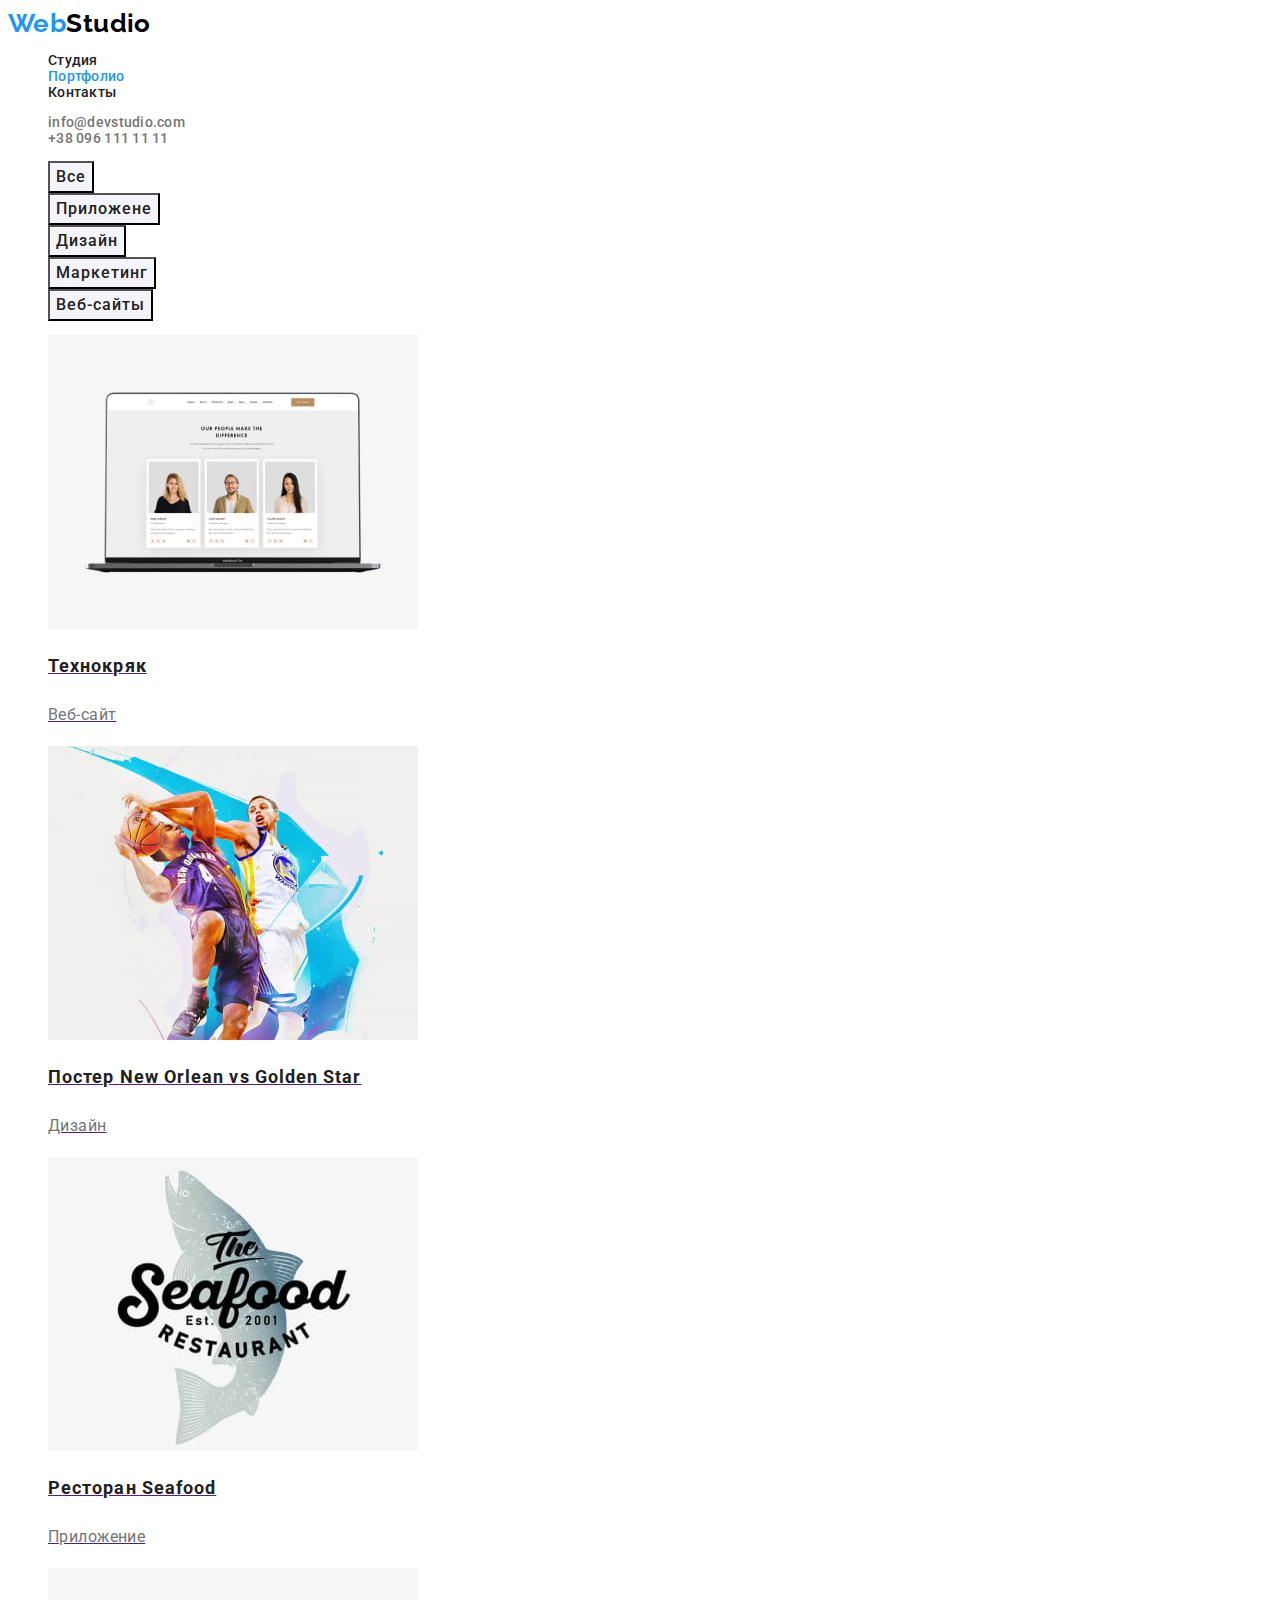
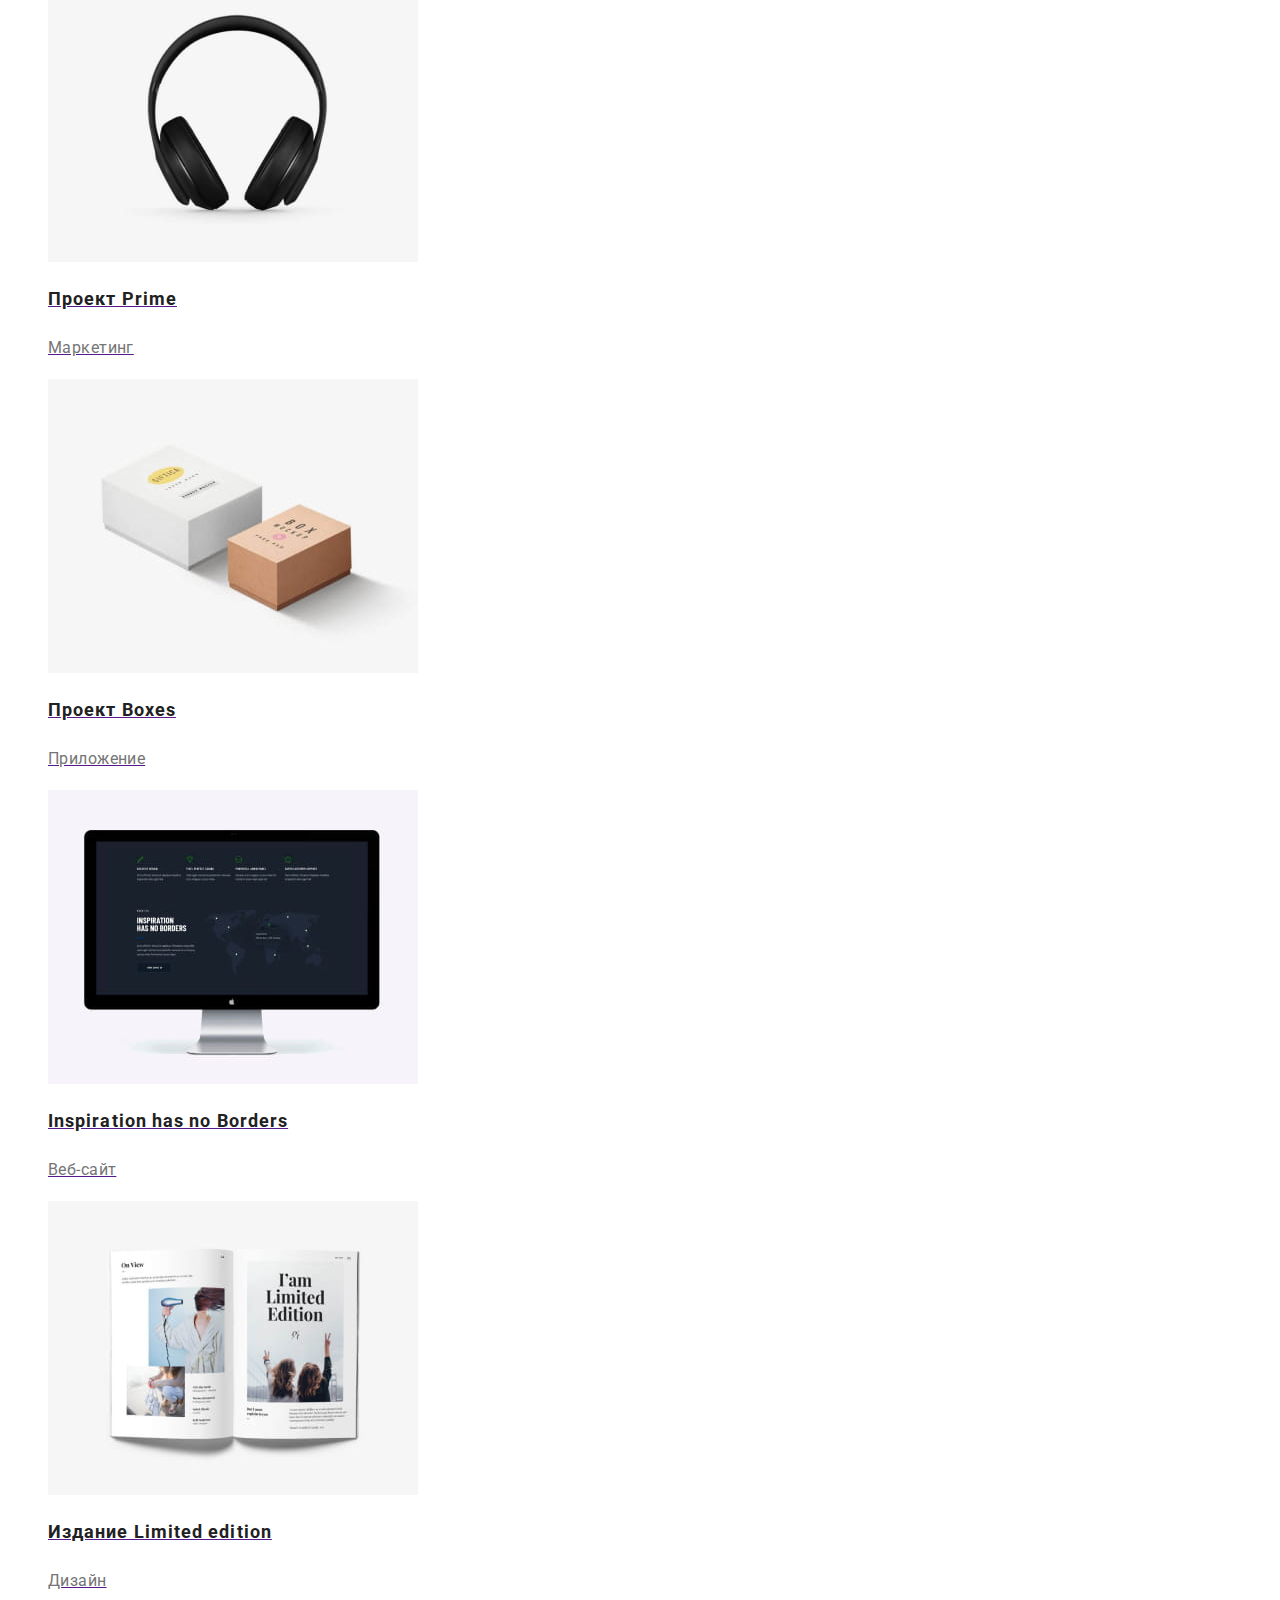
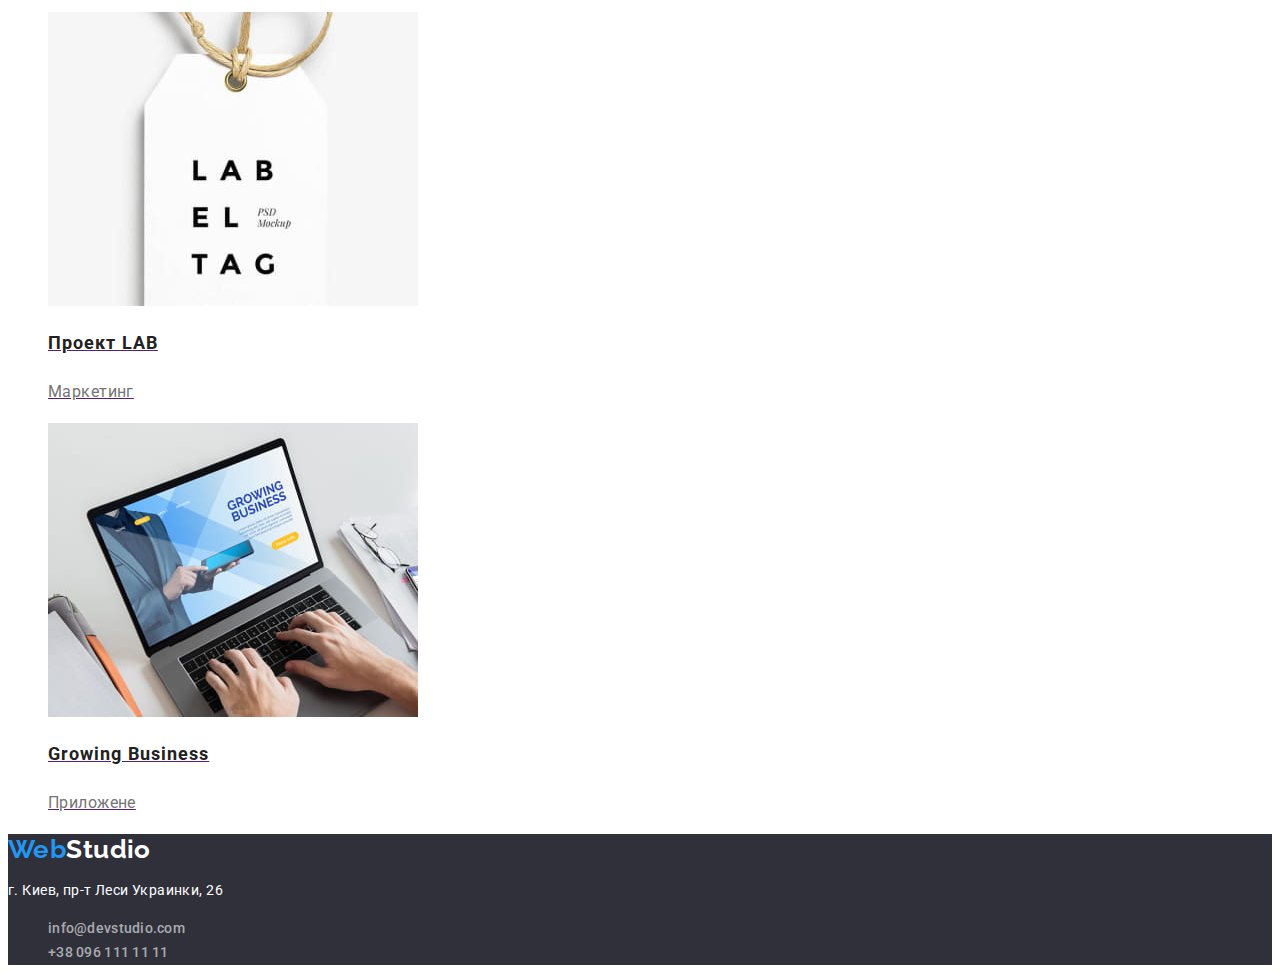
==== portfolio.html @ 81b14dfb "Initial commit" ====
<!DOCTYPE html>
<html lang="ru">

<head>
    <meta charset="UTF-8">
    <meta http-equiv="X-UA-Compatible" content="IE=edge">
    <meta name="viewport" content="width=device-width, initial-scale=1.0">
    <link rel="preconnect" href="https://fonts.gstatic.com">
    <link
        href="https://fonts.googleapis.com/css2?family=Raleway:wght@700&family=Roboto:wght@400;500;700;900&display=swap"
        rel="stylesheet">
    <link rel="stylesheet" href="./css/styles.css">
    <title>portfolio</title>
</head>

<body>

    <header class="heder">
    
        <nav>
            <a class="logo link" href="./index.html"> <span class="accent-logo">Web</span>Studio</a>
            <ul class="site-nav list">
                <li> <a class="link" href="./index.html">Студия</a></li>
                <li> <a class="link current" href=""">Портфолио</a></li>
                <li> <a class="link" href="">Контакты</a></li>
            </ul>
        </nav>
    
        <!--Our contacts-->
        <ul class="contact list">
            <li><a class="item link" href="mailto:info@devstudio.com">info@devstudio.com</a></li>
            <li><a class="item link" href="tel:+380961111111">+38 096 111 11 11</a></li>
        </ul>
    
    </header>

    <main>
        <section>
           
            <ul class="filters list">
                <li><button type="button" class="button filter">Все</button></li>
                <li><button type="button" class="button filter">Приложене</button></li>
                <li><button type="button" class="button filter">Дизайн</button></li>
                <li><button type="button" class="button filter">Маркетинг</button></li>
                <li><button type="button" class="button filter">Веб-сайты</button></li>
            </ul>
                
            <ul class="portfolio list">
                <li>
                    <a href=""><img src="./images/portfolio/project001.jpg" alt="ноутбук с открытым сайтом" width="370" height="294">
                    <h2 class="portfolio-title">Технокряк</h2>
                    <p class="text">Веб-сайт</p></a>
                </li>
                <li>
                    <a href=""><img src="./images/portfolio/project002.jpg" alt="фото двух баскетболистов с мячём" width="370" height="294">
                    <h2 class="portfolio-title">Постер New Orlean vs Golden Star</h2>
                    <p class="text">Дизайн</p></a>
                </li>
                <li>
                    <a href=""><img src="./images/portfolio/project003.jpg" alt="логотип ресторана" width="370" height="294">
                    <h2 class="portfolio-title">Ресторан Seafood</h2>
                    <p class="text">Приложение</p></a>
                </li>
                <li>
                    <a href=""><img src="./images/portfolio/project004.jpg" alt="наушники чёрного цвета" width="370" height="294">
                    <h2 class="portfolio-title">Проект Prime</h2>
                    <p class="text">Маркетинг</p></a>
                </li>
                <li>
                    <a href=""><img src="./images/portfolio/project005.jpg" alt="две коробки, белого и бежевого цвета" width="370" height="294">
                    <h2 class="portfolio-title">Проект Boxes</h2>
                    <p class="text">Приложение</p></a>
                </li>
                <li>
                    <a href=""><img src="./images/portfolio/project006.jpg" alt="монитор с включённым сайтом" width="370" height="294">
                    <h2 class="portfolio-title">Inspiration has no Borders</h2>
                    <p class="text">Веб-сайт</p></a>
                </li>
                <li>
                    <a href=""><img src="./images/portfolio/project007.jpg" alt="книга с открытым разворотом" width="370" height="294">
                    <h2 class="portfolio-title">Издание Limited edition</h2>
                    <p class="text">Дизайн</p></a>
                </li>
                <li>
                    <a href=""><img src="./images/portfolio/project008.jpg" alt="бирка с рекламным слоганом" width="370" height="294">
                    <h2 class="portfolio-title">Проект LAB</h2>
                    <p class="text">Маркетинг</p></a>
                </li>
                <li>
                    <a href=""><img src="./images/portfolio/project009.jpg" alt="работающий на ноутбуке человек" width="370" height="294">
                    <h2 class="portfolio-title">Growing Business</h2>
                    <p class="text">Приложене</p></a>
                </li>
            </ul>
        </section>

    </main>


    <footer class="footer">
        <a class="logo link" href="./index.html"> <span class="accent-logo">Web</span>Studio</a>
        <address class="address">
            <p> г. Киев, пр-т Леси Украинки, 26</p>
            <ul class="contact list">
                <li> <a class="item link" href="mailto:info@devstudio.com">info@devstudio.com</a> </li>
                <li> <a class="item link" href="tel:+380961111111">+38 096 111 11 11</a> </li>
            </ul>
        </address>
    </footer>
    
</body>

</html>
---- css/styles.css ----
:root {
    --primary-text-color: #757575;
    --title-text-color: #212121;
    --accent-color: #2196F3;
    --contact-footer-text-color: rgba(255,255,255,0.6);
    --dark-bg-color: #2F303A;
    --primary-bg-color: #FFFFFF;
    --section-bg-color: #F5F4FA;
}

body {
background-color: var(--primary-bg-color);
color: var(--primary-text-color);
font-family: 'roboto', sans-serif;
font-weight: 400;
font-size: 14px;
line-height: 1.14;
letter-spacing: 0.03em;
}

.link {
text-decoration: none;
}

.list {
list-style: none;
}

.button {
color: var(--primary-bg-color);
background-color: var(--accent-color);
font-weight: 700;
font-size: 16px;
line-height: 1.88;
letter-spacing: 0.06em;
cursor: pointer;
font-family: 'roboto', sans-serif;
}

.button:hover,
.button:focus {
background-color: #188CE8;}

.filters .button {
color: var(--title-text-color);
background-color: var(--section-bg-color);
font-weight: 500;
line-height: 1.63;
}

.filters .button:hover,
.filters .button:focus {
color: var(--primary-bg-color);
background-color: var(--accent-color);
}

.contact .item:hover,
.contact .item:focus {
color: var(--accent-color);
}

.logo {
font-family: 'raleway', sans-serif;
font-weight: 700;
font-size: 26px;
line-height: 1.19;
color: #000000;
}

.footer .logo {
color: var(--primary-bg-color);
}

.accent-logo {
color: var(--accent-color);
}

.site-nav .link {
color: var(--title-text-color);
font-weight: 500;
letter-spacing: 0.02em;
}

.site-nav .link:hover,
.site-nav .link:focus {
color: var(--accent-color);
}

.site-nav .link.current {
color: var(--accent-color)
}

.contact .item {
color: var(--primary-text-color);
font-weight: 500;
letter-spacing: 0.02em;
font-style: normal;
}

.page-title {
color: var(--primary-bg-color);
background-color: var(--dark-bg-color);
font-weight: 900;
font-size: 44px;
line-height: 1.36;
letter-spacing: 0.06em;
text-align: center;
text-transform: uppercase;
}

.advantages-title {
color: var(--title-text-color);
font-weight: 700;
text-transform: uppercase;
}

.advantages .advantages-text {
line-height: 1.71;
}

.work .section-title,
.team .section-title {
color: var(--title-text-color);
font-weight: 700;
font-size: 36px;
line-height: 1.16;
text-align: center;
}

.team {
background-color: var(--section-bg-color);
}

.employee {
color: var(--title-text-color);
font-weight: 500;
font-size: 16px;
line-height: 1.18;
}

.team .text-team {
font-size: 16px;
line-height: 1.18;
}

.footer .item {
color: var(--contact-footer-text-color);
line-height: 1.71;
}


.address p {
color: var(--primary-bg-color);
line-height: 1.71;
font-style: normal;
}

.footer {
background-color: var(--dark-bg-color);
}

.portfolio-title {
color: var(--title-text-color);
font-weight: 700;
font-size: 18px;
line-height: 2;
letter-spacing: 0.06em;
}

.portfolio .text {
color: var(--primary-text-color);
font-size: 16px;
line-height: 1.88;
}
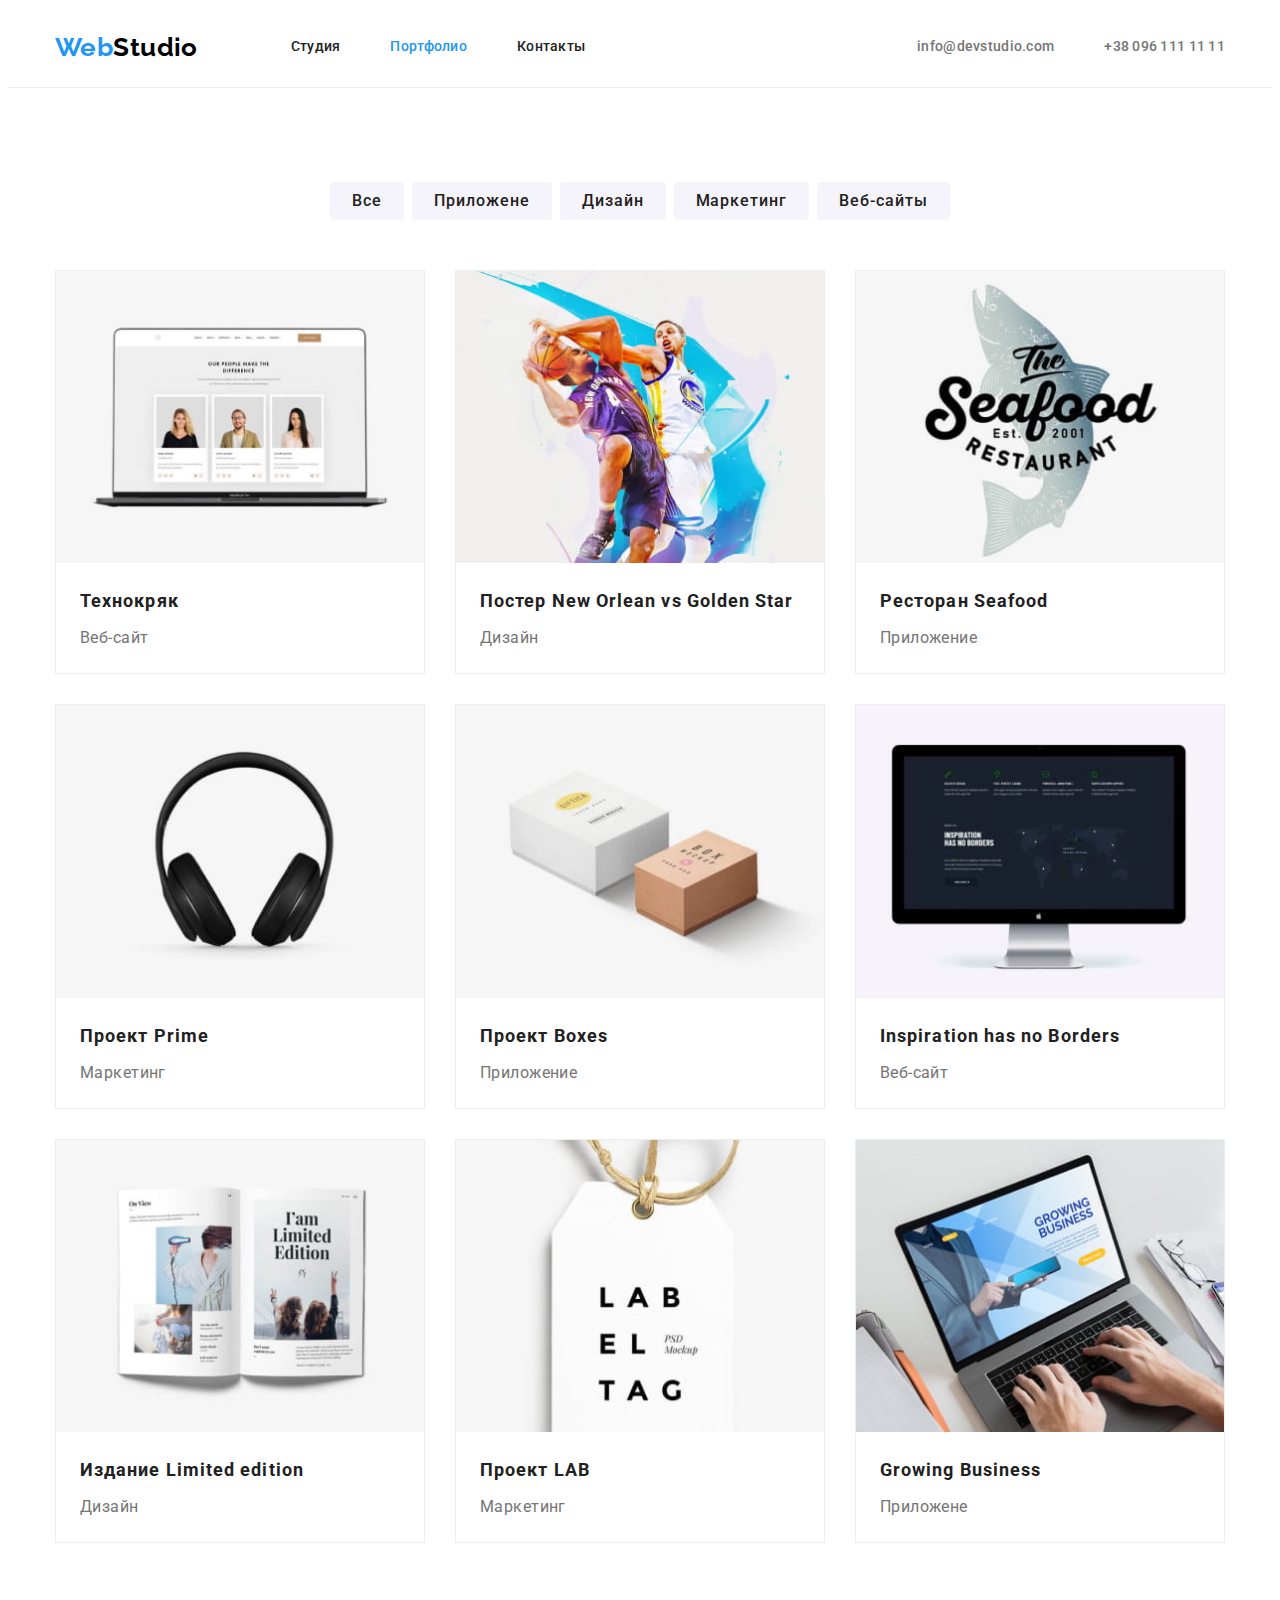
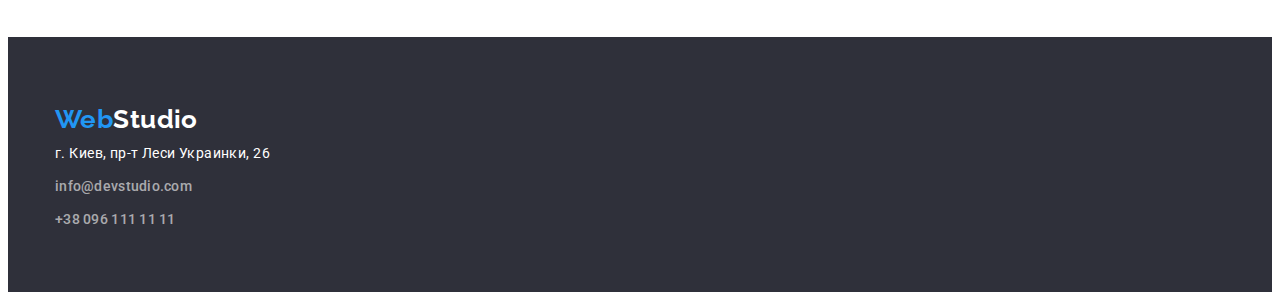
==== commit fd9c2e11: "restored" ====
--- a/portfolio.html
+++ b/portfolio.html
@@ -15,97 +15,126 @@
 
 <body>
 
-    <header class="heder">
-    
-        <nav>
-            <a class="logo link" href="./index.html"> <span class="accent-logo">Web</span>Studio</a>
-            <ul class="site-nav list">
-                <li> <a class="link" href="./index.html">Студия</a></li>
-                <li> <a class="link current" href=""">Портфолио</a></li>
-                <li> <a class="link" href="">Контакты</a></li>
+    <header class="header">
+        <div class="page-header container">
+            <nav class="navigation">
+                <a class="logo link" href="./index.html"> <span class="accent-logo">Web</span>Studio</a>
+                <ul class="site-nav list">
+                    <li class="item-nav"> <a class="item-nav link" href="./index.html">Студия</a></li>
+                    <li class="item-nav"> <a class="item-nav link current" href="./portfolio.html">Портфолио</a></li>
+                    <li class="item-nav"> <a class="item-nav link" href="">Контакты</a></li>
+                </ul>
+            </nav> 
+            <ul class="contact list">
+                <li class="contact-item"><a class="item link" href="mailto:info@devstudio.com">info@devstudio.com</a></li>
+                <li class="contact-item"><a class="item link" href="tel:+380961111111">+38 096 111 11 11</a></li>
             </ul>
-        </nav>
-    
-        <!--Our contacts-->
-        <ul class="contact list">
-            <li><a class="item link" href="mailto:info@devstudio.com">info@devstudio.com</a></li>
-            <li><a class="item link" href="tel:+380961111111">+38 096 111 11 11</a></li>
-        </ul>
-    
+        </div>
     </header>
 
     <main>
-        <section>
-           
-            <ul class="filters list">
-                <li><button type="button" class="button filter">Все</button></li>
-                <li><button type="button" class="button filter">Приложене</button></li>
-                <li><button type="button" class="button filter">Дизайн</button></li>
-                <li><button type="button" class="button filter">Маркетинг</button></li>
-                <li><button type="button" class="button filter">Веб-сайты</button></li>
-            </ul>
-                
-            <ul class="portfolio list">
-                <li>
-                    <a href=""><img src="./images/portfolio/project001.jpg" alt="ноутбук с открытым сайтом" width="370" height="294">
-                    <h2 class="portfolio-title">Технокряк</h2>
-                    <p class="text">Веб-сайт</p></a>
-                </li>
-                <li>
-                    <a href=""><img src="./images/portfolio/project002.jpg" alt="фото двух баскетболистов с мячём" width="370" height="294">
-                    <h2 class="portfolio-title">Постер New Orlean vs Golden Star</h2>
-                    <p class="text">Дизайн</p></a>
-                </li>
-                <li>
-                    <a href=""><img src="./images/portfolio/project003.jpg" alt="логотип ресторана" width="370" height="294">
-                    <h2 class="portfolio-title">Ресторан Seafood</h2>
-                    <p class="text">Приложение</p></a>
-                </li>
-                <li>
-                    <a href=""><img src="./images/portfolio/project004.jpg" alt="наушники чёрного цвета" width="370" height="294">
-                    <h2 class="portfolio-title">Проект Prime</h2>
-                    <p class="text">Маркетинг</p></a>
-                </li>
-                <li>
-                    <a href=""><img src="./images/portfolio/project005.jpg" alt="две коробки, белого и бежевого цвета" width="370" height="294">
-                    <h2 class="portfolio-title">Проект Boxes</h2>
-                    <p class="text">Приложение</p></a>
-                </li>
-                <li>
-                    <a href=""><img src="./images/portfolio/project006.jpg" alt="монитор с включённым сайтом" width="370" height="294">
-                    <h2 class="portfolio-title">Inspiration has no Borders</h2>
-                    <p class="text">Веб-сайт</p></a>
-                </li>
-                <li>
-                    <a href=""><img src="./images/portfolio/project007.jpg" alt="книга с открытым разворотом" width="370" height="294">
-                    <h2 class="portfolio-title">Издание Limited edition</h2>
-                    <p class="text">Дизайн</p></a>
-                </li>
-                <li>
-                    <a href=""><img src="./images/portfolio/project008.jpg" alt="бирка с рекламным слоганом" width="370" height="294">
-                    <h2 class="portfolio-title">Проект LAB</h2>
-                    <p class="text">Маркетинг</p></a>
-                </li>
-                <li>
-                    <a href=""><img src="./images/portfolio/project009.jpg" alt="работающий на ноутбуке человек" width="370" height="294">
-                    <h2 class="portfolio-title">Growing Business</h2>
-                    <p class="text">Приложене</p></a>
-                </li>
-            </ul>
+        <section class="main-portfolio">
+            <div class="container container-filter">
+                <ul class="filters list">
+                    <li class="item-filter"><button type="button" class="button filter">Все</button></li>
+                    <li class="item-filter"><button type="button" class="button filter">Приложене</button></li>
+                    <li class="item-filter"><button type="button" class="button filter">Дизайн</button></li>
+                    <li class="item-filter"><button type="button" class="button filter">Маркетинг</button></li>
+                    <li class="item-filter"><button type="button" class="button filter">Веб-сайты</button></li>
+                </ul>
+            </div>
+            <div class="container">                
+                <ul class="portfolio list grid">
+                    <li class="grid-item">
+                        <a class="link" href=""><img src="./images/portfolio/project001.jpg" alt="ноутбук с открытым сайтом" width="370" height="294">
+                        <div class="portfolio-content">
+                            <h2 class="portfolio-title">Технокряк</h2>
+                            <p class="text">Веб-сайт</p>
+                        </div>
+                        </a>
+                    </li>
+                    <li class="grid-item">
+                        <a class="link" href=""><img src="./images/portfolio/project002.jpg" alt="фото двух баскетболистов с мячём" width="370" height="294">
+                        <div class="portfolio-content">
+                            <h2 class="portfolio-title">Постер New Orlean vs Golden Star</h2>
+                            <p class="text">Дизайн</p>
+                        </div>
+                        </a>
+                    </li>
+                    <li class="grid-item">
+                        <a class="link" href=""><img src="./images/portfolio/project003.jpg" alt="логотип ресторана" width="370" height="294">
+                        <div class="portfolio-content">
+                            <h2 class="portfolio-title">Ресторан Seafood</h2>
+                            <p class="text">Приложение</p>
+                        </div>
+                        </a>
+                    </li>
+                    <li class="grid-item">
+                        <a class="link" href=""><img src="./images/portfolio/project004.jpg" alt="наушники чёрного цвета" width="370" height="294">
+                        <div class="portfolio-content">
+                            <h2 class="portfolio-title">Проект Prime</h2>
+                            <p class="text">Маркетинг</p>
+                        </div>
+                        </a>
+                    </li>
+                    <li class="grid-item">
+                        <a class="link" href=""><img src="./images/portfolio/project005.jpg" alt="две коробки, белого и бежевого цвета" width="370" height="294">
+                        <div class="portfolio-content">
+                            <h2 class="portfolio-title">Проект Boxes</h2>
+                            <p class="text">Приложение</p>
+                        </div>
+                        </a>
+                    </li>
+                    <li class="grid-item">
+                        <a class="link" href=""><img src="./images/portfolio/project006.jpg" alt="монитор с включённым сайтом" width="370" height="294">
+                        <div class="portfolio-content">
+                            <h2 class="portfolio-title">Inspiration has no Borders</h2>
+                            <p class="text">Веб-сайт</p>
+                        </div>
+                        </a>
+                    </li>
+                    <li class="grid-item">
+                        <a class="link" href=""><img src="./images/portfolio/project007.jpg" alt="книга с открытым разворотом" width="370" height="294">
+                        <div class="portfolio-content">
+                            <h2 class="portfolio-title">Издание Limited edition</h2>
+                            <p class="text">Дизайн</p>
+                        </div>
+                        </a>
+                    </li>
+                    <li class="grid-item">
+                        <a class="link" href=""><img src="./images/portfolio/project008.jpg" alt="бирка с рекламным слоганом" width="370" height="294">
+                        <div class="portfolio-content">
+                            <h2 class="portfolio-title">Проект LAB</h2>
+                            <p class="text">Маркетинг</p>
+                        </div>
+                        </a>
+                    </li>
+                    <li class="grid-item">
+                        <a class="link" href=""><img src="./images/portfolio/project009.jpg" alt="работающий на ноутбуке человек" width="370" height="294">
+                        <div class="portfolio-content">
+                            <h2 class="portfolio-title">Growing Business</h2>
+                            <p class="text">Приложене</p>
+                        </div>
+                        </a>
+                    </li>
+                </ul>
+            </div>
         </section>
 
     </main>
 
 
     <footer class="footer">
-        <a class="logo link" href="./index.html"> <span class="accent-logo">Web</span>Studio</a>
-        <address class="address">
-            <p> г. Киев, пр-т Леси Украинки, 26</p>
-            <ul class="contact list">
-                <li> <a class="item link" href="mailto:info@devstudio.com">info@devstudio.com</a> </li>
-                <li> <a class="item link" href="tel:+380961111111">+38 096 111 11 11</a> </li>
-            </ul>
-        </address>
+        <div class="container">
+            <a class="logo link" href="./index.html"> <span class="accent-logo">Web</span>Studio</a>
+            <address class="address">
+                <p class="street-address"> г. Киев, пр-т Леси Украинки, 26</p>
+                <ul class="contact list">
+                    <li class="item-address"> <a class="item link" href="mailto:info@devstudio.com">info@devstudio.com</a> </li>
+                    <li class="item-address"> <a class="item link" href="tel:+380961111111">+38 096 111 11 11</a> </li>
+                </ul>
+            </address>
+        </div>
     </footer>
     
 </body>
--- a/css/styles.css
+++ b/css/styles.css
@@ -6,148 +6,316 @@
     --dark-bg-color: #2F303A;
     --primary-bg-color: #FFFFFF;
     --section-bg-color: #F5F4FA;
+    --grid-item: 4;
+}
+
+
+
+        /* utilits */
+
+html {
+	box-sizing: border-box;
+}
+*,
+*::after,
+*::before {
+	box-sizing: inherit;
 }
 
 body {
+    background-color: var(--primary-bg-color);
+    color: var(--primary-text-color);
+    font-family: 'roboto', sans-serif;
+    font-weight: 400;
+    font-size: 14px;
+    line-height: 1.14;
+    letter-spacing: 0.03em;
+}
+
+h1, h2, h3, h4, h5, h6, p {
+    margin: 0;
+}
+    
+.link {
+    text-decoration: none;
+}
+    
+.list {
+    list-style: none;
+    padding-left: 0px;
+    margin: 0px;
+}
+    
+img {
+    display: block;
+    max-width: 100%;
+    height: auto;
+}
+    
+.grid {
+    display: flex;
+    flex-wrap: wrap;
+    margin-left: -30px;
+    margin-top: -30px;
+}
+    
+.grid-item {
+    flex-basis: calc((100% - 30px * var(--grid-item)) / var(--grid-item));
+    margin-left: 30px;
+    margin-top: 30px;
+}
+
+.button {
+    color: var(--primary-bg-color);
+    background-color: var(--accent-color);
+    font-weight: 700;
+    font-size: 16px;
+    line-height: 1.88;
+    letter-spacing: 0.06em;
+    cursor: pointer;
+    font-family: 'roboto', sans-serif;
+    border-radius: 4px;
+    padding: 10px 32px;
+}
+
+    .button:hover,
+    .button:focus {
+    background-color: #188CE8;}
+
+.accent-logo {
+    color: var(--accent-color);
+}
+    
+.footer .logo {
+    color: var(--primary-bg-color);
+}
+    
+.container {
+    width: 1200px;
+    padding-left: 15px;
+    padding-right: 15px;
+}
+
+
+        /* header */
+
+.header {
+border-bottom: 1px solid #ECECEC;
+padding-top: 24px;
+padding-bottom: 24px;
+}
+            
+.page-header {
 background-color: var(--primary-bg-color);
-color: var(--primary-text-color);
-font-family: 'roboto', sans-serif;
-font-weight: 400;
-font-size: 14px;
-line-height: 1.14;
-letter-spacing: 0.03em;
-}
-
-.link {
-text-decoration: none;
-}
-
-.list {
-list-style: none;
-}
-
-.button {
-color: var(--primary-bg-color);
-background-color: var(--accent-color);
-font-weight: 700;
-font-size: 16px;
-line-height: 1.88;
-letter-spacing: 0.06em;
-cursor: pointer;
-font-family: 'roboto', sans-serif;
-}
-
-.button:hover,
-.button:focus {
-background-color: #188CE8;}
-
-.filters .button {
-color: var(--title-text-color);
-background-color: var(--section-bg-color);
-font-weight: 500;
-line-height: 1.63;
-}
-
-.filters .button:hover,
-.filters .button:focus {
-color: var(--primary-bg-color);
-background-color: var(--accent-color);
-}
-
-.contact .item:hover,
-.contact .item:focus {
-color: var(--accent-color);
-}
-
-.logo {
-font-family: 'raleway', sans-serif;
-font-weight: 700;
-font-size: 26px;
-line-height: 1.19;
-color: #000000;
-}
-
-.footer .logo {
-color: var(--primary-bg-color);
-}
-
-.accent-logo {
-color: var(--accent-color);
+display: flex;
+align-items: center;
+margin-left: auto;
+margin-right: auto;
 }
 
 .site-nav .link {
-color: var(--title-text-color);
-font-weight: 500;
-letter-spacing: 0.02em;
-}
-
+    color: var(--title-text-color);
+    font-weight: 500;
+    letter-spacing: 0.02em;
+    }
+    
+.site-nav {
+    display: flex;
+    margin-left: 93px;
+}
+    
+.site-nav .item-nav:not(:last-child) {
+    margin-right: 50px;
+}
+    
 .site-nav .link:hover,
 .site-nav .link:focus {
+    color: var(--accent-color);
+    letter-spacing: 0.02em;
+    font-style: normal;
+}
+    
+.site-nav .link.current {
+    color: var(--accent-color)
+}   
+.navigation {
+    display: flex;
+    align-items: center;
+}
+    
+.contact .item {
+    color: var(--primary-text-color);
+    font-weight: 500;
+    letter-spacing: 0.02em;
+    font-style: normal;
+}
+
+    .contact .item:hover,
+    .contact .item:focus {
 color: var(--accent-color);
 }
 
-.site-nav .link.current {
-color: var(--accent-color)
-}
-
-.contact .item {
-color: var(--primary-text-color);
-font-weight: 500;
-letter-spacing: 0.02em;
-font-style: normal;
+.page-header .contact {
+    display: flex;
+    margin-left: auto;
+}
+    
+.contact .contact-item:not(:last-child) {
+    margin-right: 50px;
+}
+
+.logo {
+    font-family: 'raleway', sans-serif;
+    font-weight: 700;
+    font-size: 26px;
+    line-height: 1.19;
+    color: #000000;
+}
+
+.accent-logo {
+ color: var(--accent-color);
+}
+
+
+        /* section hero */
+
+.hero {
+    background-color: var(--dark-bg-color);   
+}
+            
+.hero-container {
+    padding-top: 200px ;
+    padding-bottom: 200px;
+    margin-left: auto;
+    margin-right: auto;
+    text-align: center;
 }
 
 .page-title {
-color: var(--primary-bg-color);
-background-color: var(--dark-bg-color);
-font-weight: 900;
-font-size: 44px;
-line-height: 1.36;
-letter-spacing: 0.06em;
-text-align: center;
-text-transform: uppercase;
-}
-
+    color: var(--primary-bg-color);
+    background-color: var(--dark-bg-color);
+    font-weight: 900;
+    font-size: 44px;
+    line-height: 1.36;
+    letter-spacing: 0.06em;
+    text-align: center;
+    text-transform: uppercase;
+    margin-bottom: 30px;
+}
+
+
+        /* section advantages */
+
+.advantages .advantages-text {
+    line-height: 1.71;
+}
+
+.advantages .container {
+    margin-top: 94px;
+    margin-bottom: 94px;
+    margin-left: auto;
+    margin-right: auto;
+}
+    
 .advantages-title {
-color: var(--title-text-color);
-font-weight: 700;
-text-transform: uppercase;
-}
-
-.advantages .advantages-text {
-line-height: 1.71;
-}
+    color: var(--title-text-color);
+    font-weight: 700;
+    text-transform: uppercase;
+    margin-bottom: 10px;
+}
+            
+.advantages-grid .grid-item {
+    --grid-item: 4;
+}
+
+        /* section work */
 
 .work .section-title,
 .team .section-title {
-color: var(--title-text-color);
-font-weight: 700;
-font-size: 36px;
-line-height: 1.16;
-text-align: center;
-}
-
+    color: var(--title-text-color);
+    font-weight: 700;
+    font-size: 36px;
+    line-height: 1.16;
+    text-align: center;
+}
+
+.section-title {
+    color: var(--title-text-color);
+    font-weight: 700;
+    font-size: 36px;
+    line-height: 1.16;
+    text-align: center;
+    margin-bottom: 50px;
+}
+    
+.work .container {
+    padding-bottom: 94px;
+    margin-left: auto;
+    margin-right: auto;
+}
+    
+.work-list .grid-item {
+    --grid-item: 3;
+}
+        /* section team */
+
+.team .text-team {
+    font-size: 16px;
+    line-height: 1.18;
+}
+
+.team .container {
+    padding-top: 94px;
+    padding-bottom: 94px;
+    margin-left: auto;
+    margin-right: auto;
+    }
+    
 .team {
-background-color: var(--section-bg-color);
-}
-
+    background-color: var(--section-bg-color);
+  }
+    
+.grid .team-grid {
+    border: 1px solid var(--section-bg-color);
+    background: #FFFFFF;
+    box-shadow: 0px 1px 3px rgba(0, 0, 0, 0.12), 0px 1px 1px rgba(0, 0, 0, 0.14), 0px 2px 1px rgba(0, 0, 0, 0.2);
+    border-radius: 0px 0px 4px 4px;
+}
+    
+.team-grid .grid-item {
+    --grid-item: 4;
+}
+    
+.team-image {
+    margin-bottom: 30px;
+}
+    
 .employee {
-color: var(--title-text-color);
-font-weight: 500;
-font-size: 16px;
-line-height: 1.18;
-}
-
-.team .text-team {
-font-size: 16px;
-line-height: 1.18;
-}
-
-.footer .item {
-color: var(--contact-footer-text-color);
-line-height: 1.71;
-}
-
+    color: var(--title-text-color);
+    font-weight: 500;
+    font-size: 16px;
+    line-height: 1.18;
+    margin-bottom: 10px;
+    text-align: center;
+}
+    
+.text-team {
+    margin-bottom: 30px;
+    text-align: center;
+}
+
+        /* footer */
+
+.footer .item,
+.footer .link {
+    color: var(--contact-footer-text-color);
+    line-height: 1.71;
+}
+
+.footer .logo {
+    color: var(--primary-bg-color);
+    margin-bottom: 20px;
+}
 
 .address p {
 color: var(--primary-bg-color);
@@ -156,19 +324,95 @@
 }
 
 .footer {
-background-color: var(--dark-bg-color);
-}
+    background-color: var(--dark-bg-color);
+}
+
+.footer .container {
+    padding-top: 60px;
+    padding-bottom: 60px;
+    margin-left: auto;
+    margin-right: auto;
+}
+    
+    .street-address {
+    margin-bottom: 9px;
+    }
+    
+    .item-address:not(:last-child) {
+    margin-bottom: 9px;
+    }
+    
+    
+    .contact .link:hover,
+    .contact .link:focus {
+    color: var(--accent-color);
+    }
+
+        /* portfolio filter */
+
+.main-portfolio {
+    margin-top: 94px;
+    margin-bottom: 94px;
+}
+
+.container-filter {
+    margin-bottom: 50px;
+}
+
+.filters {
+    display: flex;
+    justify-content: center;
+}
+    
+.main-portfolio .container {
+    margin-left: auto;
+    margin-right: auto;
+}
+    
+.filters .button {
+    border: 0;
+    color: var(--title-text-color);
+    background-color: var(--section-bg-color);
+    font-weight: 500;
+    line-height: 1.63;
+    padding: 6px 22px;
+}
+        
+.filters .button:hover,
+.filters .button:focus {
+    color: var(--primary-bg-color);
+    background-color: var(--accent-color);
+}
+    
+.item-filter:not(:last-child) {
+    margin-right: 8px;
+}
+
+        /* portfolio grid */
 
 .portfolio-title {
-color: var(--title-text-color);
-font-weight: 700;
-font-size: 18px;
-line-height: 2;
-letter-spacing: 0.06em;
+    color: var(--title-text-color);
+    font-weight: 700;
+    font-size: 18px;
+    line-height: 2;
+    letter-spacing: 0.06em;
+    margin-bottom: 4px;
 }
 
 .portfolio .text {
 color: var(--primary-text-color);
 font-size: 16px;
 line-height: 1.88;
+}
+
+.portfolio .grid-item {
+--grid-item: 3;
+border: 1px solid #EEEEEE;
+padding-bottom: 20px;
+}
+
+.portfolio-content {
+margin-top: 20px;
+margin-left: 24px;
+margin-right: 24px;
 }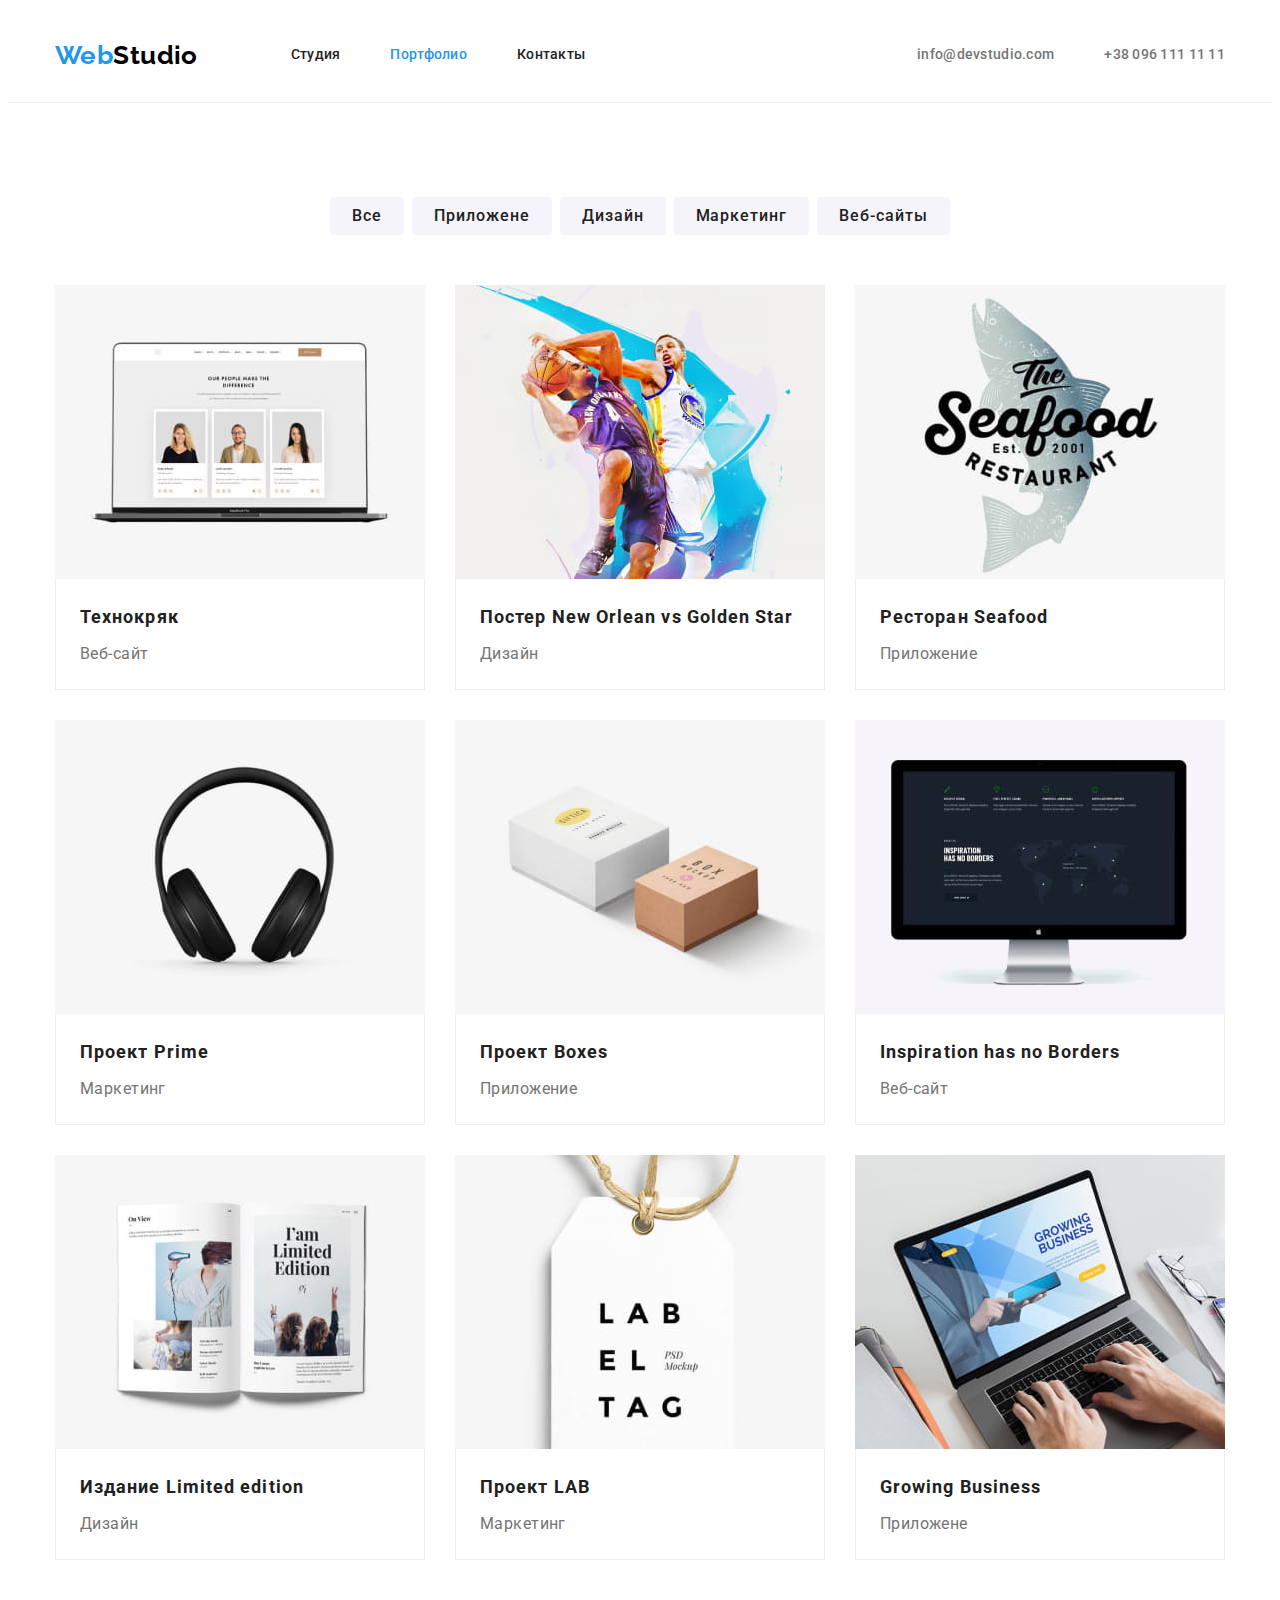
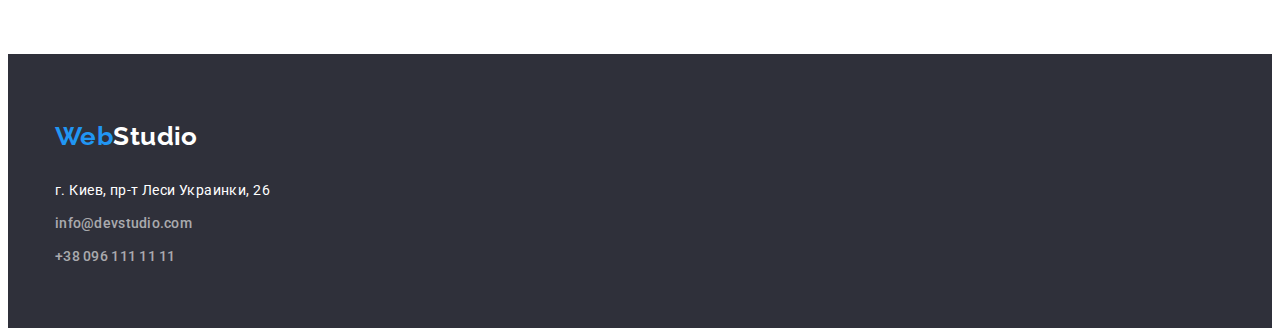
==== commit ccb4e610: "fixes" ====
--- a/portfolio.html
+++ b/portfolio.html
@@ -41,9 +41,7 @@
                     <li class="item-filter"><button type="button" class="button filter">Дизайн</button></li>
                     <li class="item-filter"><button type="button" class="button filter">Маркетинг</button></li>
                     <li class="item-filter"><button type="button" class="button filter">Веб-сайты</button></li>
-                </ul>
-            </div>
-            <div class="container">                
+                </ul>            
                 <ul class="portfolio list grid">
                     <li class="grid-item">
                         <a class="link" href=""><img src="./images/portfolio/project001.jpg" alt="ноутбук с открытым сайтом" width="370" height="294">
--- a/css/styles.css
+++ b/css/styles.css
@@ -128,6 +128,11 @@
     margin-right: 50px;
 }
     
+.item-nav {
+    padding-top: 15px;
+    padding-bottom: 15px;
+}
+
 .site-nav .link:hover,
 .site-nav .link:focus {
     color: var(--accent-color);
@@ -148,11 +153,14 @@
     font-weight: 500;
     letter-spacing: 0.02em;
     font-style: normal;
+    padding-top: 15px;
+    padding-bottom: 15px;
 }
 
     .contact .item:hover,
     .contact .item:focus {
 color: var(--accent-color);
+
 }
 
 .page-header .contact {
@@ -210,9 +218,12 @@
     line-height: 1.71;
 }
 
+.advantages {
+    padding-top: 94px;
+    padding-bottom: 94px;
+}
+
 .advantages .container {
-    margin-top: 94px;
-    margin-bottom: 94px;
     margin-left: auto;
     margin-right: auto;
 }
@@ -230,6 +241,10 @@
 
         /* section work */
 
+.work {
+    padding-bottom: 94px;
+}
+
 .work .section-title,
 .team .section-title {
     color: var(--title-text-color);
@@ -249,7 +264,6 @@
 }
     
 .work .container {
-    padding-bottom: 94px;
     margin-left: auto;
     margin-right: auto;
 }
@@ -265,31 +279,30 @@
 }
 
 .team .container {
+
+    margin-left: auto;
+    margin-right: auto;
+    }
+    
+.team {
+    background-color: var(--section-bg-color);
     padding-top: 94px;
     padding-bottom: 94px;
-    margin-left: auto;
-    margin-right: auto;
-    }
-    
-.team {
-    background-color: var(--section-bg-color);
-  }
-    
-.grid .team-grid {
+  }  
+   
+.team-grid .grid-item {
+    --grid-item: 4;
+}
+
+.team-item-content {
+    padding-top: 30px;
+    padding-bottom: 30px;
     border: 1px solid var(--section-bg-color);
     background: #FFFFFF;
     box-shadow: 0px 1px 3px rgba(0, 0, 0, 0.12), 0px 1px 1px rgba(0, 0, 0, 0.14), 0px 2px 1px rgba(0, 0, 0, 0.2);
     border-radius: 0px 0px 4px 4px;
 }
-    
-.team-grid .grid-item {
-    --grid-item: 4;
-}
-    
-.team-image {
-    margin-bottom: 30px;
-}
-    
+
 .employee {
     color: var(--title-text-color);
     font-weight: 500;
@@ -300,7 +313,6 @@
 }
     
 .text-team {
-    margin-bottom: 30px;
     text-align: center;
 }
 
@@ -314,13 +326,16 @@
 
 .footer .logo {
     color: var(--primary-bg-color);
-    margin-bottom: 20px;
+}
+
+.address {
+    margin-top: 20px;
 }
 
 .address p {
-color: var(--primary-bg-color);
-line-height: 1.71;
-font-style: normal;
+    color: var(--primary-bg-color);
+    line-height: 1.71;
+    font-style: normal;
 }
 
 .footer {
@@ -351,17 +366,14 @@
         /* portfolio filter */
 
 .main-portfolio {
-    margin-top: 94px;
-    margin-bottom: 94px;
-}
-
-.container-filter {
-    margin-bottom: 50px;
+    padding-top: 94px;
+    padding-bottom: 94px;
 }
 
 .filters {
     display: flex;
     justify-content: center;
+    padding-bottom: 50px;
 }
     
 .main-portfolio .container {
@@ -407,12 +419,14 @@
 
 .portfolio .grid-item {
 --grid-item: 3;
-border: 1px solid #EEEEEE;
+}
+
+.portfolio-content {
+padding-top: 20px;
+padding-left: 24px;
+padding-right: 24px;
 padding-bottom: 20px;
-}
-
-.portfolio-content {
-margin-top: 20px;
-margin-left: 24px;
-margin-right: 24px;
+border-left: 1px solid #EEEEEE;
+border-bottom: 1px solid #EEEEEE;
+border-right: 1px solid #EEEEEE;
 }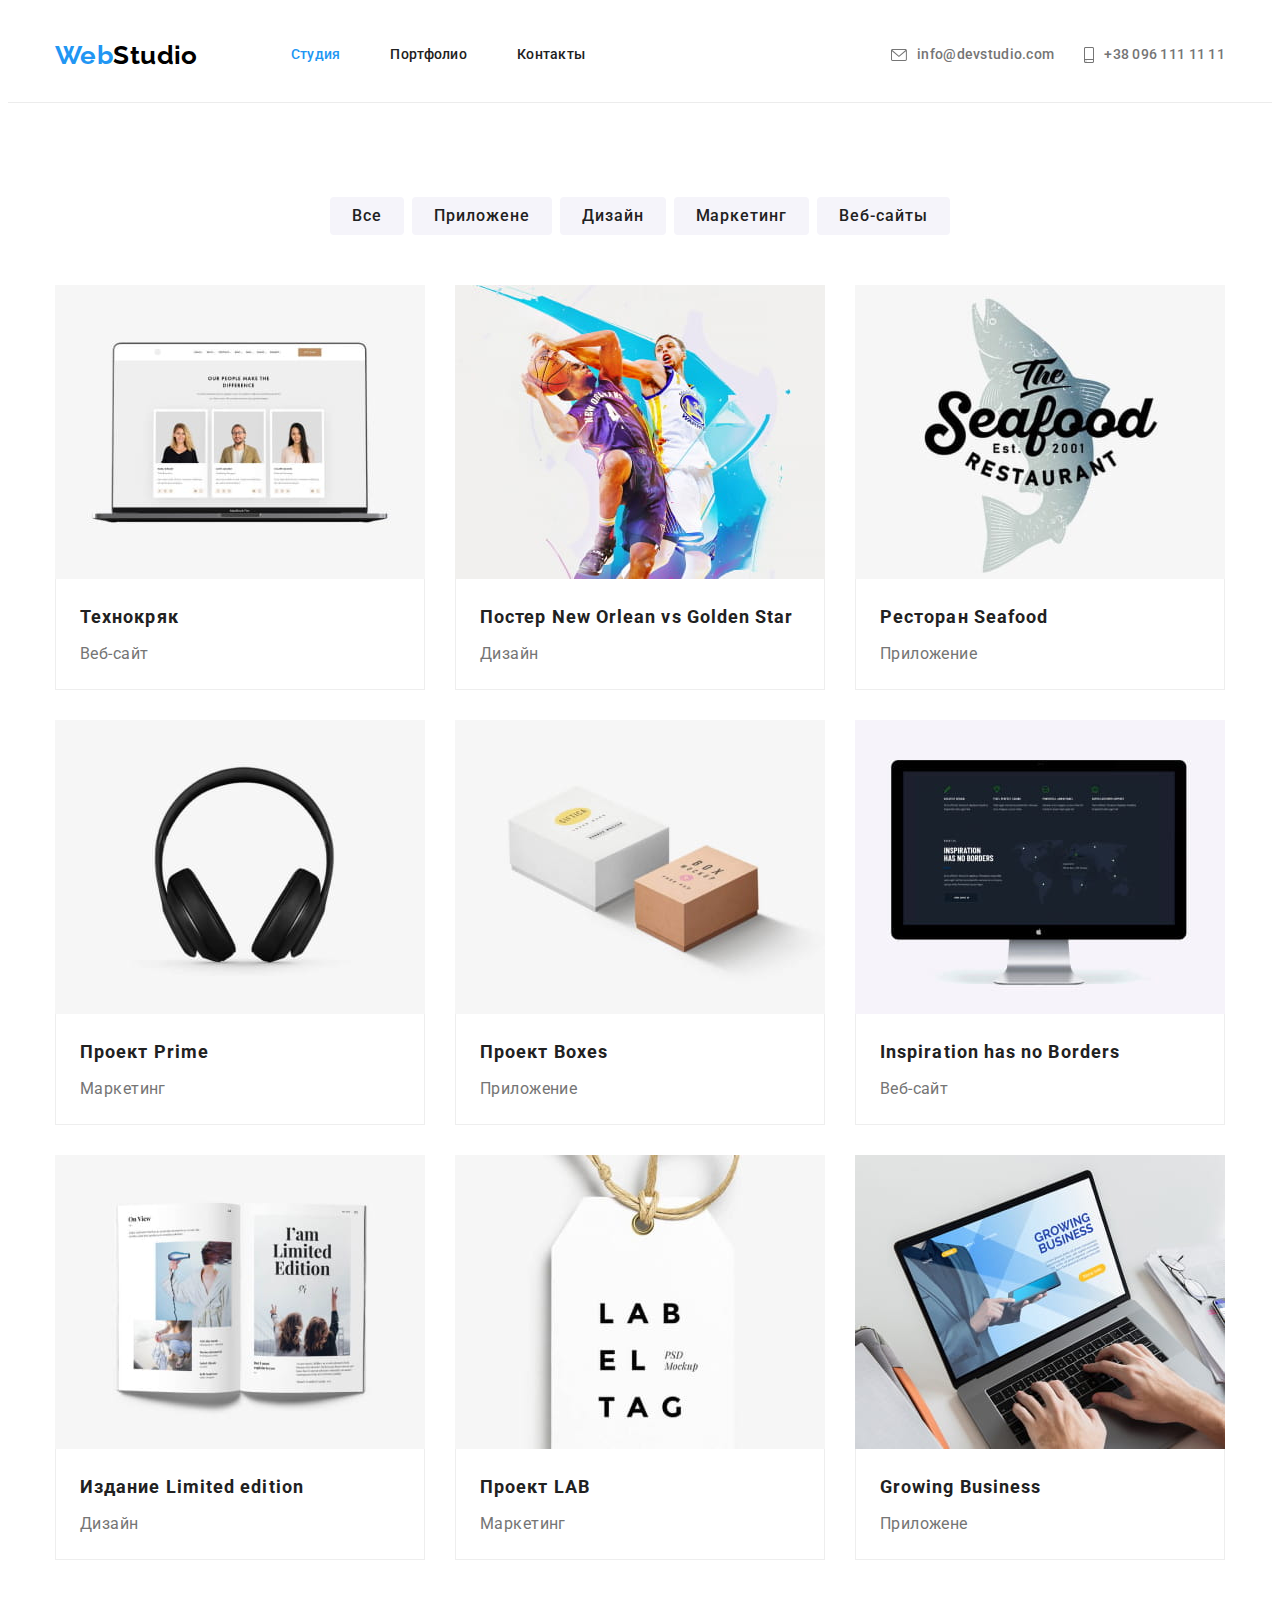
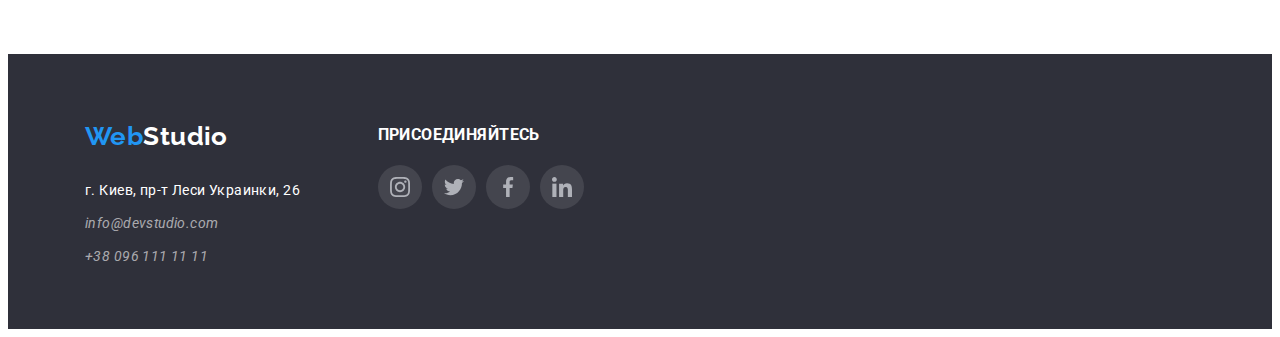
==== commit a37be31d: "For checking hw4" ====
--- a/portfolio.html
+++ b/portfolio.html
@@ -20,14 +20,32 @@
             <nav class="navigation">
                 <a class="logo link" href="./index.html"> <span class="accent-logo">Web</span>Studio</a>
                 <ul class="site-nav list">
-                    <li class="item-nav"> <a class="item-nav link" href="./index.html">Студия</a></li>
-                    <li class="item-nav"> <a class="item-nav link current" href="./portfolio.html">Портфолио</a></li>
-                    <li class="item-nav"> <a class="item-nav link" href="">Контакты</a></li>
+                    <li class="item-nav">
+                        <a class="item-nav link current" href="./index.html">Студия</a>
+                    </li>
+                    <li class="item-nav">
+                        <a class="item-nav link" href="./portfolio.html">Портфолио</a>
+                    </li>
+                    <li class="item-nav">
+                        <a class="item-nav link" href="">Контакты</a>
+                    </li>
                 </ul>
             </nav> 
             <ul class="contact list">
-                <li class="contact-item"><a class="item link" href="mailto:info@devstudio.com">info@devstudio.com</a></li>
-                <li class="contact-item"><a class="item link" href="tel:+380961111111">+38 096 111 11 11</a></li>
+                <li class="contact-item">
+                    <a class="link-contact link" href="mailto:info@devstudio.com">
+                        <svg class="icon" width="16" height="12">
+                            <use href="./images/svg/sprite.svg#icon-envelope"></use>
+                        </svg>info@devstudio.com
+                    </a>
+                </li>
+                <li class="contact-item">
+                    <a class="link-contact link" href="tel:+380961111111">
+                        <svg class="icon" width="10" height="16">
+                            <use href="./images/svg/sprite.svg#icon-smartphone"></use>
+                        </svg>+38 096 111 11 11
+                    </a>
+                </li>
             </ul>
         </div>
     </header>
@@ -43,7 +61,7 @@
                     <li class="item-filter"><button type="button" class="button filter">Веб-сайты</button></li>
                 </ul>            
                 <ul class="portfolio list grid">
-                    <li class="grid-item">
+                    <li class="grid-item portfolio-item">
                         <a class="link" href=""><img src="./images/portfolio/project001.jpg" alt="ноутбук с открытым сайтом" width="370" height="294">
                         <div class="portfolio-content">
                             <h2 class="portfolio-title">Технокряк</h2>
@@ -51,7 +69,7 @@
                         </div>
                         </a>
                     </li>
-                    <li class="grid-item">
+                    <li class="grid-item portfolio-item">
                         <a class="link" href=""><img src="./images/portfolio/project002.jpg" alt="фото двух баскетболистов с мячём" width="370" height="294">
                         <div class="portfolio-content">
                             <h2 class="portfolio-title">Постер New Orlean vs Golden Star</h2>
@@ -59,7 +77,7 @@
                         </div>
                         </a>
                     </li>
-                    <li class="grid-item">
+                    <li class="grid-item portfolio-item">
                         <a class="link" href=""><img src="./images/portfolio/project003.jpg" alt="логотип ресторана" width="370" height="294">
                         <div class="portfolio-content">
                             <h2 class="portfolio-title">Ресторан Seafood</h2>
@@ -67,7 +85,7 @@
                         </div>
                         </a>
                     </li>
-                    <li class="grid-item">
+                    <li class="grid-item portfolio-item">
                         <a class="link" href=""><img src="./images/portfolio/project004.jpg" alt="наушники чёрного цвета" width="370" height="294">
                         <div class="portfolio-content">
                             <h2 class="portfolio-title">Проект Prime</h2>
@@ -75,7 +93,7 @@
                         </div>
                         </a>
                     </li>
-                    <li class="grid-item">
+                    <li class="grid-item portfolio-item">
                         <a class="link" href=""><img src="./images/portfolio/project005.jpg" alt="две коробки, белого и бежевого цвета" width="370" height="294">
                         <div class="portfolio-content">
                             <h2 class="portfolio-title">Проект Boxes</h2>
@@ -83,7 +101,7 @@
                         </div>
                         </a>
                     </li>
-                    <li class="grid-item">
+                    <li class="grid-item portfolio-item">
                         <a class="link" href=""><img src="./images/portfolio/project006.jpg" alt="монитор с включённым сайтом" width="370" height="294">
                         <div class="portfolio-content">
                             <h2 class="portfolio-title">Inspiration has no Borders</h2>
@@ -91,7 +109,7 @@
                         </div>
                         </a>
                     </li>
-                    <li class="grid-item">
+                    <li class="grid-item portfolio-item">
                         <a class="link" href=""><img src="./images/portfolio/project007.jpg" alt="книга с открытым разворотом" width="370" height="294">
                         <div class="portfolio-content">
                             <h2 class="portfolio-title">Издание Limited edition</h2>
@@ -99,7 +117,7 @@
                         </div>
                         </a>
                     </li>
-                    <li class="grid-item">
+                    <li class="grid-item portfolio-item">
                         <a class="link" href=""><img src="./images/portfolio/project008.jpg" alt="бирка с рекламным слоганом" width="370" height="294">
                         <div class="portfolio-content">
                             <h2 class="portfolio-title">Проект LAB</h2>
@@ -107,7 +125,7 @@
                         </div>
                         </a>
                     </li>
-                    <li class="grid-item">
+                    <li class="grid-item portfolio-item">
                         <a class="link" href=""><img src="./images/portfolio/project009.jpg" alt="работающий на ноутбуке человек" width="370" height="294">
                         <div class="portfolio-content">
                             <h2 class="portfolio-title">Growing Business</h2>
@@ -123,16 +141,52 @@
 
 
     <footer class="footer">
-        <div class="container">
-            <a class="logo link" href="./index.html"> <span class="accent-logo">Web</span>Studio</a>
-            <address class="address">
-                <p class="street-address"> г. Киев, пр-т Леси Украинки, 26</p>
-                <ul class="contact list">
-                    <li class="item-address"> <a class="item link" href="mailto:info@devstudio.com">info@devstudio.com</a> </li>
-                    <li class="item-address"> <a class="item link" href="tel:+380961111111">+38 096 111 11 11</a> </li>
+        <ul class="container list grid">
+            <li class="grid-item footer-grid">
+                <a class="logo link" href="./index.html"> <span class="accent-logo">Web</span>Studio</a>
+                <address class="address">
+                    <p class="street-address"> г. Киев, пр-т Леси Украинки, 26</p>
+                    <ul class="contact list">
+                        <li class="item-address"> <a class="item link" href="mailto:info@devstudio.com">info@devstudio.com</a> </li>
+                        <liclass="item-address"> <a class="item link" href="tel:+380961111111">+38 096 111 11 11</a> </li>
+                    </ul>
+                </address>
+            </li>
+            <li class="grid-item footer-grid">
+                <h3 class="footer-title">Присоединяйтесь</h3>
+                <ul class="list social-icons">
+                    <li class="social-icons-item">
+                        <a href="" class="social-icons-link" target="_blank" rel="noopener noreferrer">
+                            <svg class="icon">
+                                <use href="./images/svg/sprite.svg#icon-instagram"></use>
+                            </svg>
+                        </a>
+                    </li>
+                    <li class="social-icons-item">
+                        <a href="" class="social-icons-link" target="_blank" rel="noopener noreferrer">
+                            <svg class="icon">
+                                <use href="./images/svg/sprite.svg#icon-twitter"></use>
+                            </svg>
+                        </a>
+                    </li>
+                    <li class="social-icons-item">
+                        <a href="" class="social-icons-link" target="_blank" rel="noopener noreferrer">
+                            <svg class="icon">
+                                <use href="./images/svg/sprite.svg#icon-facebook"></use>
+                            </svg>
+                        </a>
+                    </li>
+                    <li class="social-icons-item">
+                        <a href="" class="social-icons-link" target="_blank" rel="noopener noreferrer">
+                            <svg class="icon">
+                                <use href="./images/svg/sprite.svg#icon-linkedin"></use>
+                            </svg>
+                        </a>
+                    </li>
                 </ul>
-            </address>
-        </div>
+
+            </li>
+        <ul>
     </footer>
     
 </body>
--- a/css/styles.css
+++ b/css/styles.css
@@ -6,6 +6,7 @@
     --dark-bg-color: #2F303A;
     --primary-bg-color: #FFFFFF;
     --section-bg-color: #F5F4FA;
+    --color-icons: #AFB1B8;
     --grid-item: 4;
 }
 
@@ -50,6 +51,40 @@
     display: block;
     max-width: 100%;
     height: auto;
+}
+
+.social-icons .icon {
+    width: 20px;
+    height: 20px;
+    fill: var(--color-icons);
+}
+
+.social-icons-link:hover .icon,
+.social-icons-link:focus .icon {
+    fill: var(--primary-bg-color);
+}
+
+.social-icons-link:hover,
+.social-icons-link:focus {
+    background-color: var(--accent-color);
+}
+
+.social-icons {
+    display: flex;
+    justify-content:center;
+}
+
+.social-icons-link {
+    display: flex;
+    justify-content: center;
+    align-items: center;
+    width: 44px;
+    height: 44px;
+    border-radius: 50%;
+    background-color: rgba(255,255,255,0.1);
+}
+.social-icons-item + .social-icons-item {
+    margin-left: 10px;
 }
     
 .grid {
@@ -78,8 +113,8 @@
     padding: 10px 32px;
 }
 
-    .button:hover,
-    .button:focus {
+.button:hover,
+.button:focus {
     background-color: #188CE8;}
 
 .accent-logo {
@@ -127,11 +162,6 @@
 .site-nav .item-nav:not(:last-child) {
     margin-right: 50px;
 }
-    
-.item-nav {
-    padding-top: 15px;
-    padding-bottom: 15px;
-}
 
 .site-nav .link:hover,
 .site-nav .link:focus {
@@ -148,19 +178,30 @@
     align-items: center;
 }
     
-.contact .item {
+.contact .link-contact {
     color: var(--primary-text-color);
     font-weight: 500;
     letter-spacing: 0.02em;
     font-style: normal;
     padding-top: 15px;
     padding-bottom: 15px;
-}
-
-    .contact .item:hover,
-    .contact .item:focus {
+    display: flex;
+    align-items: center;
+}
+
+.contact .link-contact:hover,
+.contact .link-contact:focus {
 color: var(--accent-color);
-
+}
+
+.link-contact:hover .icon,
+.link-contact:focus .icon {
+    fill: var(--accent-color)
+}
+
+.link-contact .icon {
+    fill: var(--primary-text-color);
+    margin-right: 10px;
 }
 
 .page-header .contact {
@@ -169,7 +210,7 @@
 }
     
 .contact .contact-item:not(:last-child) {
-    margin-right: 50px;
+    margin-right: 30px;
 }
 
 .logo {
@@ -184,12 +225,22 @@
  color: var(--accent-color);
 }
 
+.section-title {
+    color: var(--title-text-color);
+    font-weight: 700;
+    font-size: 36px;
+    line-height: 1.16;
+    text-align: center;
+    margin-bottom: 50px;
+}
+
+
 
         /* section hero */
 
 .hero {
-    background-color: var(--dark-bg-color);   
-}
+    background-color: var(--dark-bg-color);
+  }
             
 .hero-container {
     padding-top: 200px ;
@@ -197,11 +248,15 @@
     margin-left: auto;
     margin-right: auto;
     text-align: center;
-}
+    background-image: linear-gradient(to right,
+    rgba(47, 48, 58, 0.4), rgba(47, 48, 58, 0.4)),
+    url(../images/hero/hero-bg.jpg);
+    height: 600px;
+    max-width: 1600px;
+   }
 
 .page-title {
     color: var(--primary-bg-color);
-    background-color: var(--dark-bg-color);
     font-weight: 900;
     font-size: 44px;
     line-height: 1.36;
@@ -234,10 +289,40 @@
     text-transform: uppercase;
     margin-bottom: 10px;
 }
-            
+
+.advantages-title::before {
+    content: '';
+    display: block;
+    width: 270px;
+    height: 120px;
+    background: var(--section-bg-color);
+    border-radius: 4px;
+    margin-bottom: 30px;
+    background-repeat: no-repeat;
+    background-position: center;
+    
+}
+
+.icon-antenna ::before {
+    background-image: url("../images/svg/antenna.svg");   
+}
+
+.icon-clock ::before {
+    background-image: url("../images/svg/clock.svg");
+}
+
+.icon-diagram ::before {
+    background-image: url("../images/svg/diagram.svg");
+}
+
+.icon-astronaut ::before {
+    background-image: url("../images/svg/astronaut.svg");
+}
+
 .advantages-grid .grid-item {
     --grid-item: 4;
 }
+
 
         /* section work */
 
@@ -254,15 +339,6 @@
     text-align: center;
 }
 
-.section-title {
-    color: var(--title-text-color);
-    font-weight: 700;
-    font-size: 36px;
-    line-height: 1.16;
-    text-align: center;
-    margin-bottom: 50px;
-}
-    
 .work .container {
     margin-left: auto;
     margin-right: auto;
@@ -276,6 +352,7 @@
 .team .text-team {
     font-size: 16px;
     line-height: 1.18;
+    margin-bottom: 16px;
 }
 
 .team .container {
@@ -316,6 +393,56 @@
     text-align: center;
 }
 
+
+        /* our clients */
+
+.clients {
+    padding-top: 94px;
+    padding-bottom: 94px;
+}
+
+.clients .container {
+    margin-left: auto;
+    margin-right: auto;
+}
+
+.clients-list .grid-item {
+    --grd-item: 6;
+}
+
+.client-item {
+    width: 170px;
+    height: 90px;
+}
+
+.client-link {
+    display: inline-flex;
+    width: 100%;
+    height: 100%;
+    border: 1px solid var(--color-icons);
+    border-radius: 4px;
+    justify-content:center;
+    align-items:center;
+}
+
+.client-icon {
+    fill: var(--color-icons);
+}
+
+.client-link:hover .client-icon,
+.client-link:focus .client-icon {
+    fill: var(--accent-color);
+}
+
+.client-link:hover,
+.client-link:focus {
+    border: 1px solid var(--accent-color);
+}
+
+.clients .grid {
+    flex-wrap: nowrap;
+}
+
         /* footer */
 
 .footer .item,
@@ -340,28 +467,48 @@
 
 .footer {
     background-color: var(--dark-bg-color);
-}
-
-.footer .container {
     padding-top: 60px;
     padding-bottom: 60px;
-    margin-left: auto;
-    margin-right: auto;
-}
-    
-    .street-address {
+}
+
+.footer .container {
+    margin-left: auto;
+    margin-right: auto;
+}
+    
+.street-address {
     margin-bottom: 9px;
-    }
-    
-    .item-address:not(:last-child) {
+}
+    
+.item-address:not(:last-child) {
     margin-bottom: 9px;
-    }
-    
-    
-    .contact .link:hover,
-    .contact .link:focus {
+}
+    
+    
+.contact .link:hover,
+.contact .link:focus {
     color: var(--accent-color);
-    }
+}
+
+.footer-title {
+        color: var(--primary-bg-color);
+        font-weight: 700;
+        text-transform: uppercase;
+        margin-bottom: 20px;
+}
+
+.footer .social-icons {
+    display: flex;
+    justify-content: flex-start;  
+}
+
+.footer-grid:nth-child(2) {
+        padding-top: 12px;
+}
+
+.footer .grid-item {
+        --grd-item: 2;
+}
 
         /* portfolio filter */
 
@@ -373,7 +520,7 @@
 .filters {
     display: flex;
     justify-content: center;
-    padding-bottom: 50px;
+    margin-bottom: 50px;
 }
     
 .main-portfolio .container {
@@ -415,6 +562,13 @@
 color: var(--primary-text-color);
 font-size: 16px;
 line-height: 1.88;
+}
+
+.portfolio-item:hover,
+.portfolio-item:focus {
+    box-shadow: 0px 1px 1px rgba(0, 0, 0, 0.12),
+     0px 4px 4px rgba(0, 0, 0, 0.06),
+    1px 4px 6px rgba(0, 0, 0, 0.16);
 }
 
 .portfolio .grid-item {
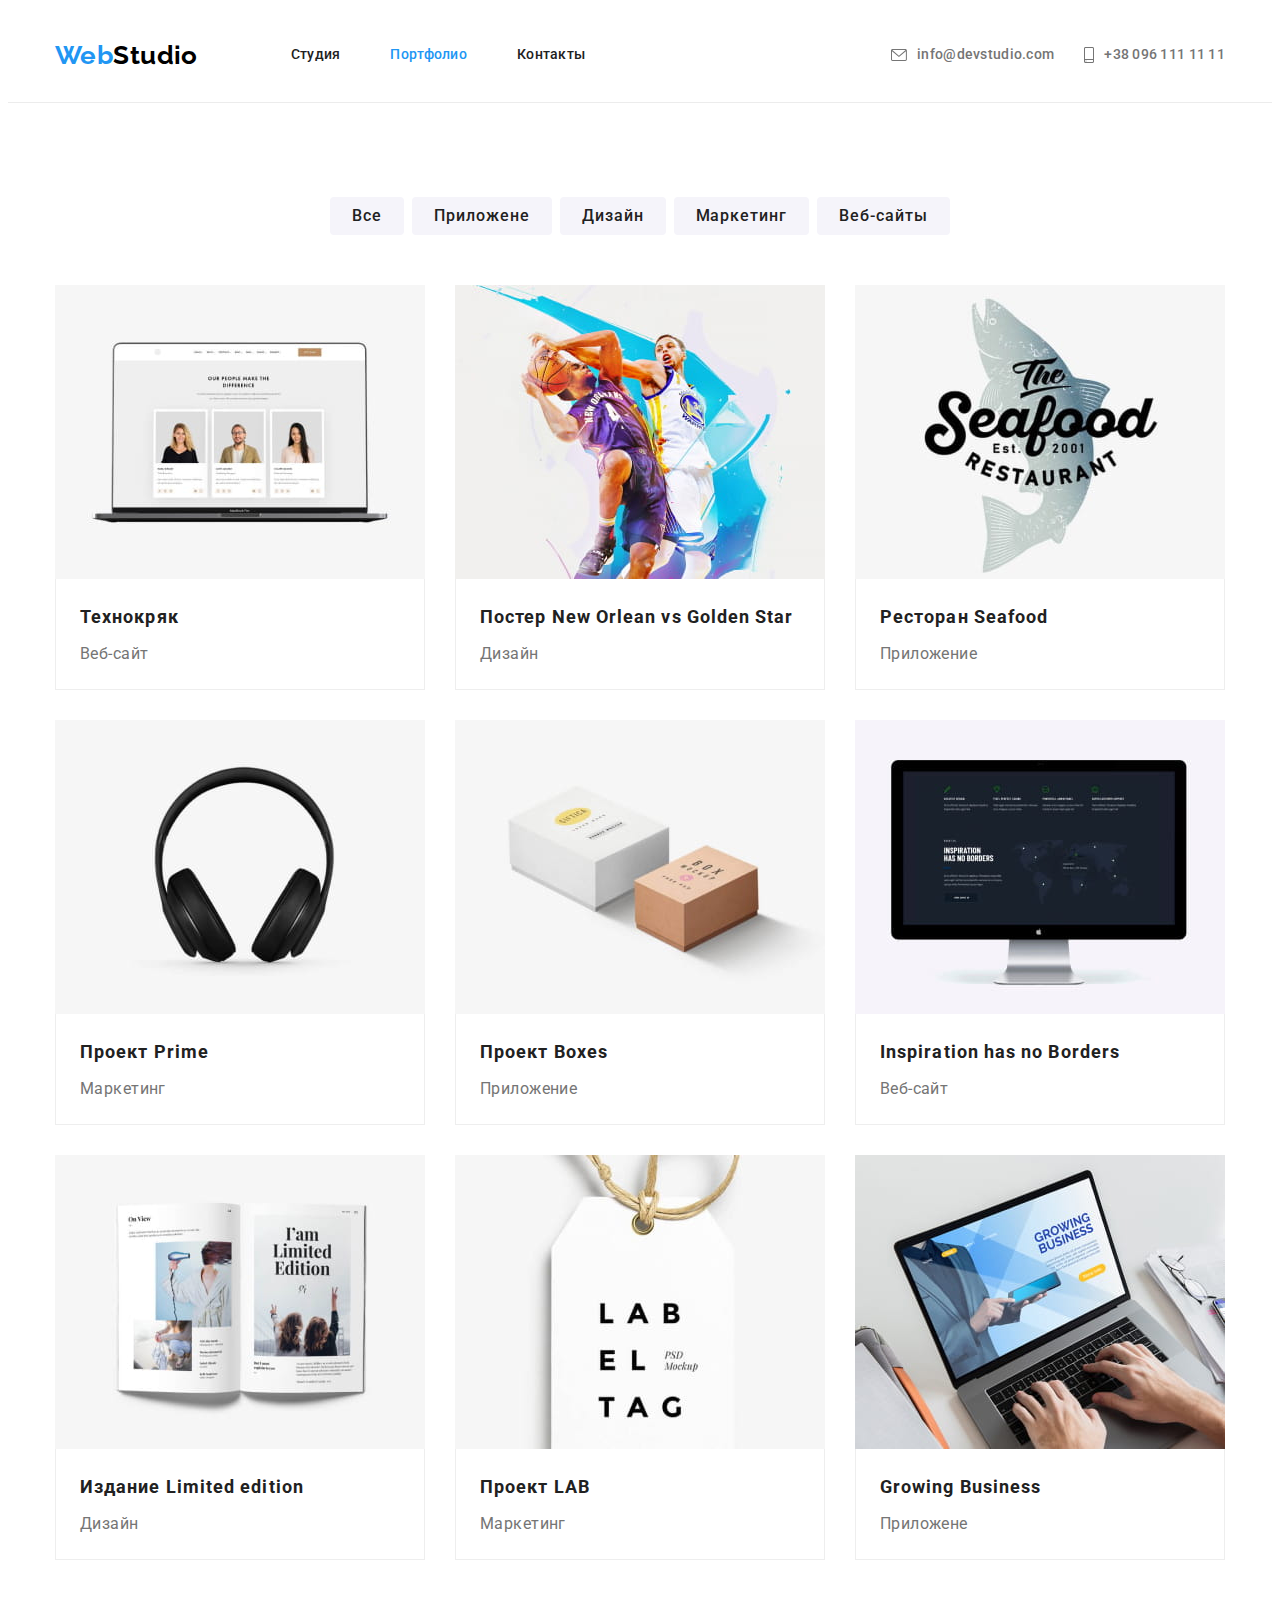
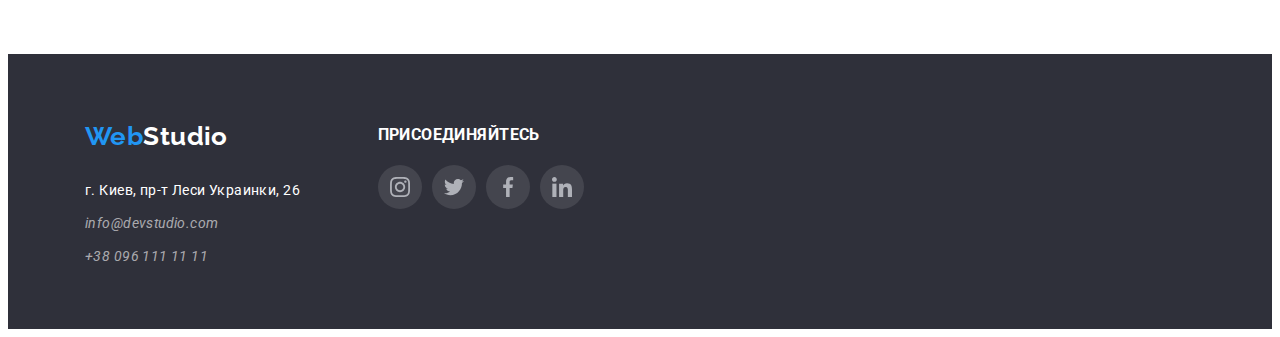
==== commit 9e763b16: "completed" ====
--- a/portfolio.html
+++ b/portfolio.html
@@ -21,10 +21,10 @@
                 <a class="logo link" href="./index.html"> <span class="accent-logo">Web</span>Studio</a>
                 <ul class="site-nav list">
                     <li class="item-nav">
-                        <a class="item-nav link current" href="./index.html">Студия</a>
+                        <a class="item-nav link" href="./index.html">Студия</a>
                     </li>
                     <li class="item-nav">
-                        <a class="item-nav link" href="./portfolio.html">Портфолио</a>
+                        <a class="item-nav link current" href="./portfolio.html">Портфолио</a>
                     </li>
                     <li class="item-nav">
                         <a class="item-nav link" href="">Контакты</a>
@@ -61,72 +61,72 @@
                     <li class="item-filter"><button type="button" class="button filter">Веб-сайты</button></li>
                 </ul>            
                 <ul class="portfolio list grid">
-                    <li class="grid-item portfolio-item">
-                        <a class="link" href=""><img src="./images/portfolio/project001.jpg" alt="ноутбук с открытым сайтом" width="370" height="294">
+                    <li class="grid-item ">
+                        <a class="link portfolio-link" href=""><img src="./images/portfolio/project001.jpg" alt="ноутбук с открытым сайтом" width="370" height="294">
                         <div class="portfolio-content">
                             <h2 class="portfolio-title">Технокряк</h2>
                             <p class="text">Веб-сайт</p>
                         </div>
                         </a>
                     </li>
-                    <li class="grid-item portfolio-item">
-                        <a class="link" href=""><img src="./images/portfolio/project002.jpg" alt="фото двух баскетболистов с мячём" width="370" height="294">
+                    <li class="grid-item">
+                        <a class="link portfolio-link" href=""><img src="./images/portfolio/project002.jpg" alt="фото двух баскетболистов с мячём" width="370" height="294">
                         <div class="portfolio-content">
                             <h2 class="portfolio-title">Постер New Orlean vs Golden Star</h2>
                             <p class="text">Дизайн</p>
                         </div>
                         </a>
                     </li>
-                    <li class="grid-item portfolio-item">
-                        <a class="link" href=""><img src="./images/portfolio/project003.jpg" alt="логотип ресторана" width="370" height="294">
+                    <li class="grid-item">
+                        <a class="link portfolio-link" href=""><img src="./images/portfolio/project003.jpg" alt="логотип ресторана" width="370" height="294">
                         <div class="portfolio-content">
                             <h2 class="portfolio-title">Ресторан Seafood</h2>
                             <p class="text">Приложение</p>
                         </div>
                         </a>
                     </li>
-                    <li class="grid-item portfolio-item">
-                        <a class="link" href=""><img src="./images/portfolio/project004.jpg" alt="наушники чёрного цвета" width="370" height="294">
+                    <li class="grid-item">
+                        <a class="link portfolio-link" href=""><img src="./images/portfolio/project004.jpg" alt="наушники чёрного цвета" width="370" height="294">
                         <div class="portfolio-content">
                             <h2 class="portfolio-title">Проект Prime</h2>
                             <p class="text">Маркетинг</p>
                         </div>
                         </a>
                     </li>
-                    <li class="grid-item portfolio-item">
-                        <a class="link" href=""><img src="./images/portfolio/project005.jpg" alt="две коробки, белого и бежевого цвета" width="370" height="294">
+                    <li class="grid-item">
+                        <a class="link portfolio-link" href=""><img src="./images/portfolio/project005.jpg" alt="две коробки, белого и бежевого цвета" width="370" height="294">
                         <div class="portfolio-content">
                             <h2 class="portfolio-title">Проект Boxes</h2>
                             <p class="text">Приложение</p>
                         </div>
                         </a>
                     </li>
-                    <li class="grid-item portfolio-item">
-                        <a class="link" href=""><img src="./images/portfolio/project006.jpg" alt="монитор с включённым сайтом" width="370" height="294">
+                    <li class="grid-item">
+                        <a class="link portfolio-link" href=""><img src="./images/portfolio/project006.jpg" alt="монитор с включённым сайтом" width="370" height="294">
                         <div class="portfolio-content">
                             <h2 class="portfolio-title">Inspiration has no Borders</h2>
                             <p class="text">Веб-сайт</p>
                         </div>
                         </a>
                     </li>
-                    <li class="grid-item portfolio-item">
-                        <a class="link" href=""><img src="./images/portfolio/project007.jpg" alt="книга с открытым разворотом" width="370" height="294">
+                    <li class="grid-item">
+                        <a class="link portfolio-link" href=""><img src="./images/portfolio/project007.jpg" alt="книга с открытым разворотом" width="370" height="294">
                         <div class="portfolio-content">
                             <h2 class="portfolio-title">Издание Limited edition</h2>
                             <p class="text">Дизайн</p>
                         </div>
                         </a>
                     </li>
-                    <li class="grid-item portfolio-item">
-                        <a class="link" href=""><img src="./images/portfolio/project008.jpg" alt="бирка с рекламным слоганом" width="370" height="294">
+                    <li class="grid-item">
+                        <a class="link portfolio-link" href=""><img src="./images/portfolio/project008.jpg" alt="бирка с рекламным слоганом" width="370" height="294">
                         <div class="portfolio-content">
                             <h2 class="portfolio-title">Проект LAB</h2>
                             <p class="text">Маркетинг</p>
                         </div>
                         </a>
                     </li>
-                    <li class="grid-item portfolio-item">
-                        <a class="link" href=""><img src="./images/portfolio/project009.jpg" alt="работающий на ноутбуке человек" width="370" height="294">
+                    <li class="grid-item">
+                        <a class="link portfolio-link" href=""><img src="./images/portfolio/project009.jpg" alt="работающий на ноутбуке человек" width="370" height="294">
                         <div class="portfolio-content">
                             <h2 class="portfolio-title">Growing Business</h2>
                             <p class="text">Приложене</p>
--- a/css/styles.css
+++ b/css/styles.css
@@ -564,8 +564,12 @@
 line-height: 1.88;
 }
 
-.portfolio-item:hover,
-.portfolio-item:focus {
+.portfolio-link {
+    display: block;
+}
+
+.portfolio-link:hover,
+.portfolio-link:focus {
     box-shadow: 0px 1px 1px rgba(0, 0, 0, 0.12),
      0px 4px 4px rgba(0, 0, 0, 0.06),
     1px 4px 6px rgba(0, 0, 0, 0.16);
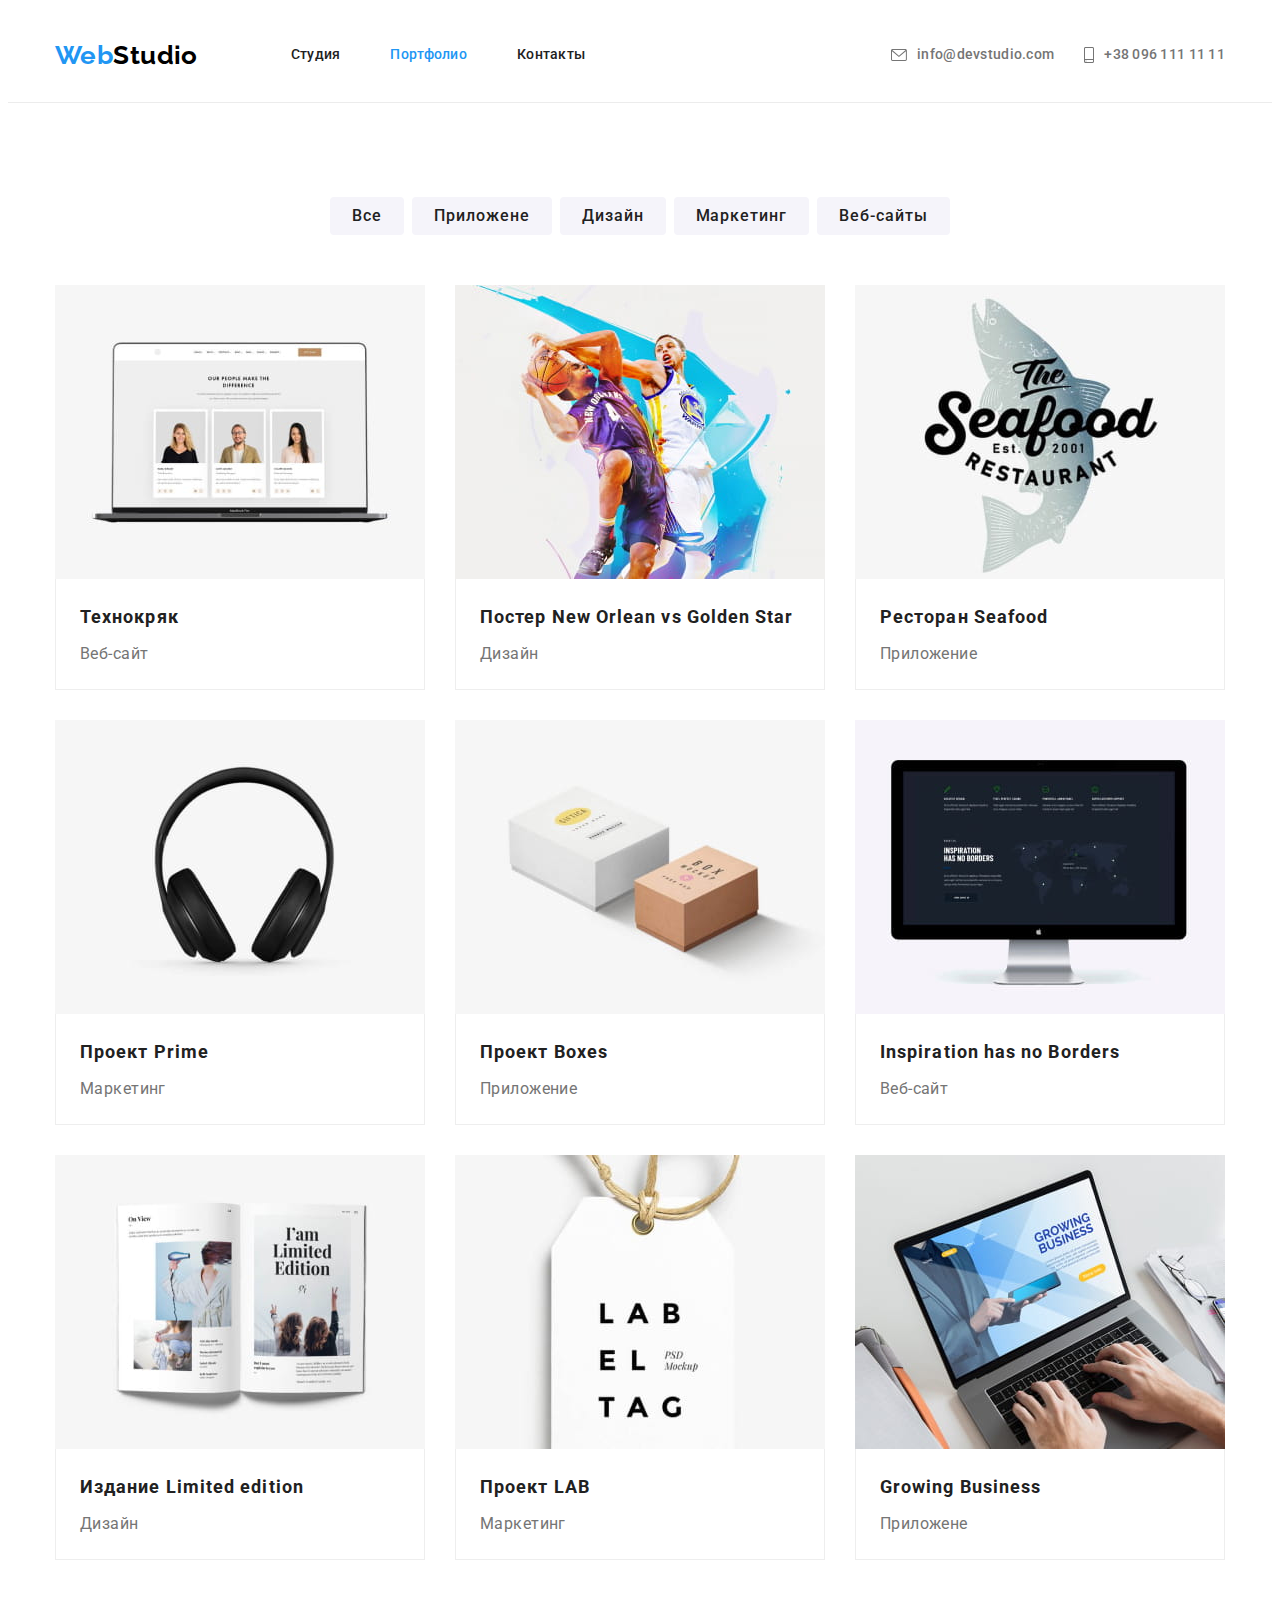
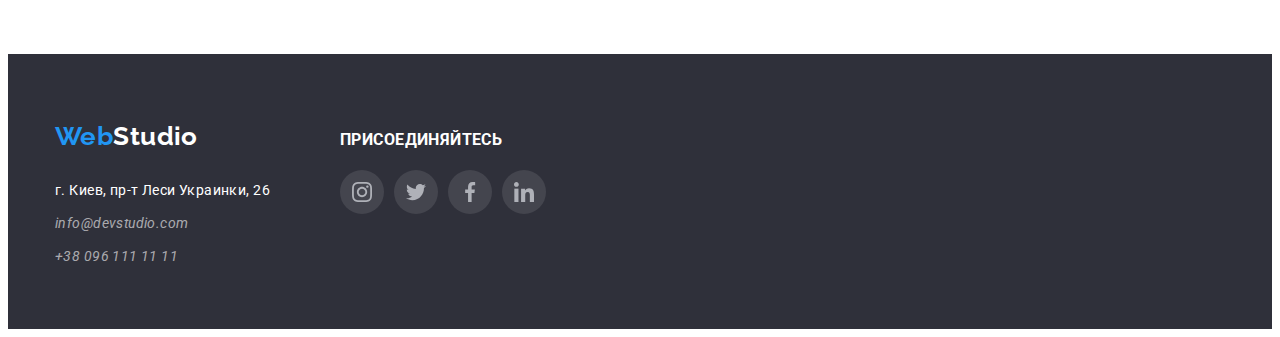
==== commit 2773f4b8: "final" ====
--- a/portfolio.html
+++ b/portfolio.html
@@ -141,18 +141,18 @@
 
 
     <footer class="footer">
-        <ul class="container list grid">
-            <li class="grid-item footer-grid">
+        <div class="container list footer-block">
+            <div class="footer-grid">
                 <a class="logo link" href="./index.html"> <span class="accent-logo">Web</span>Studio</a>
                 <address class="address">
                     <p class="street-address"> г. Киев, пр-т Леси Украинки, 26</p>
                     <ul class="contact list">
                         <li class="item-address"> <a class="item link" href="mailto:info@devstudio.com">info@devstudio.com</a> </li>
-                        <liclass="item-address"> <a class="item link" href="tel:+380961111111">+38 096 111 11 11</a> </li>
+                        <li class="item-address"> <a class="item link" href="tel:+380961111111">+38 096 111 11 11</a> </li>
                     </ul>
                 </address>
-            </li>
-            <li class="grid-item footer-grid">
+            </div>
+            <div class="footer-grid">
                 <h3 class="footer-title">Присоединяйтесь</h3>
                 <ul class="list social-icons">
                     <li class="social-icons-item">
@@ -185,8 +185,8 @@
                     </li>
                 </ul>
 
-            </li>
-        <ul>
+            </div>
+        <div>
     </footer>
     
 </body>
--- a/css/styles.css
+++ b/css/styles.css
@@ -234,12 +234,13 @@
     margin-bottom: 50px;
 }
 
-
-
         /* section hero */
 
 .hero {
     background-color: var(--dark-bg-color);
+    max-width: 1600px;
+    margin-left: auto;
+    margin-right: auto;
   }
             
 .hero-container {
@@ -251,6 +252,7 @@
     background-image: linear-gradient(to right,
     rgba(47, 48, 58, 0.4), rgba(47, 48, 58, 0.4)),
     url(../images/hero/hero-bg.jpg);
+    background-position: center;
     height: 600px;
     max-width: 1600px;
    }
@@ -372,8 +374,7 @@
 }
 
 .team-item-content {
-    padding-top: 30px;
-    padding-bottom: 30px;
+    padding: 30px 31px;
     border: 1px solid var(--section-bg-color);
     background: #FFFFFF;
     box-shadow: 0px 1px 3px rgba(0, 0, 0, 0.12), 0px 1px 1px rgba(0, 0, 0, 0.14), 0px 2px 1px rgba(0, 0, 0, 0.2);
@@ -491,10 +492,10 @@
 }
 
 .footer-title {
-        color: var(--primary-bg-color);
-        font-weight: 700;
-        text-transform: uppercase;
-        margin-bottom: 20px;
+    color: var(--primary-bg-color);
+    font-weight: 700;
+    text-transform: uppercase;
+    margin-bottom: 20px;
 }
 
 .footer .social-icons {
@@ -502,13 +503,15 @@
     justify-content: flex-start;  
 }
 
-.footer-grid:nth-child(2) {
-        padding-top: 12px;
-}
-
-.footer .grid-item {
-        --grd-item: 2;
-}
+.footer-block {
+    display: flex;
+    align-items: baseline;
+}
+
+.footer-grid + .footer-grid {
+    margin-left: 70px;
+}
+
 
         /* portfolio filter */
 
@@ -541,6 +544,9 @@
 .filters .button:focus {
     color: var(--primary-bg-color);
     background-color: var(--accent-color);
+    box-shadow: 0px 3px 1px rgba(0, 0, 0, 0.1),
+     0px 1px 2px rgba(0, 0, 0, 0.08),
+     0px 2px 2px rgba(0, 0, 0, 0.12);
 }
     
 .item-filter:not(:last-child) {
